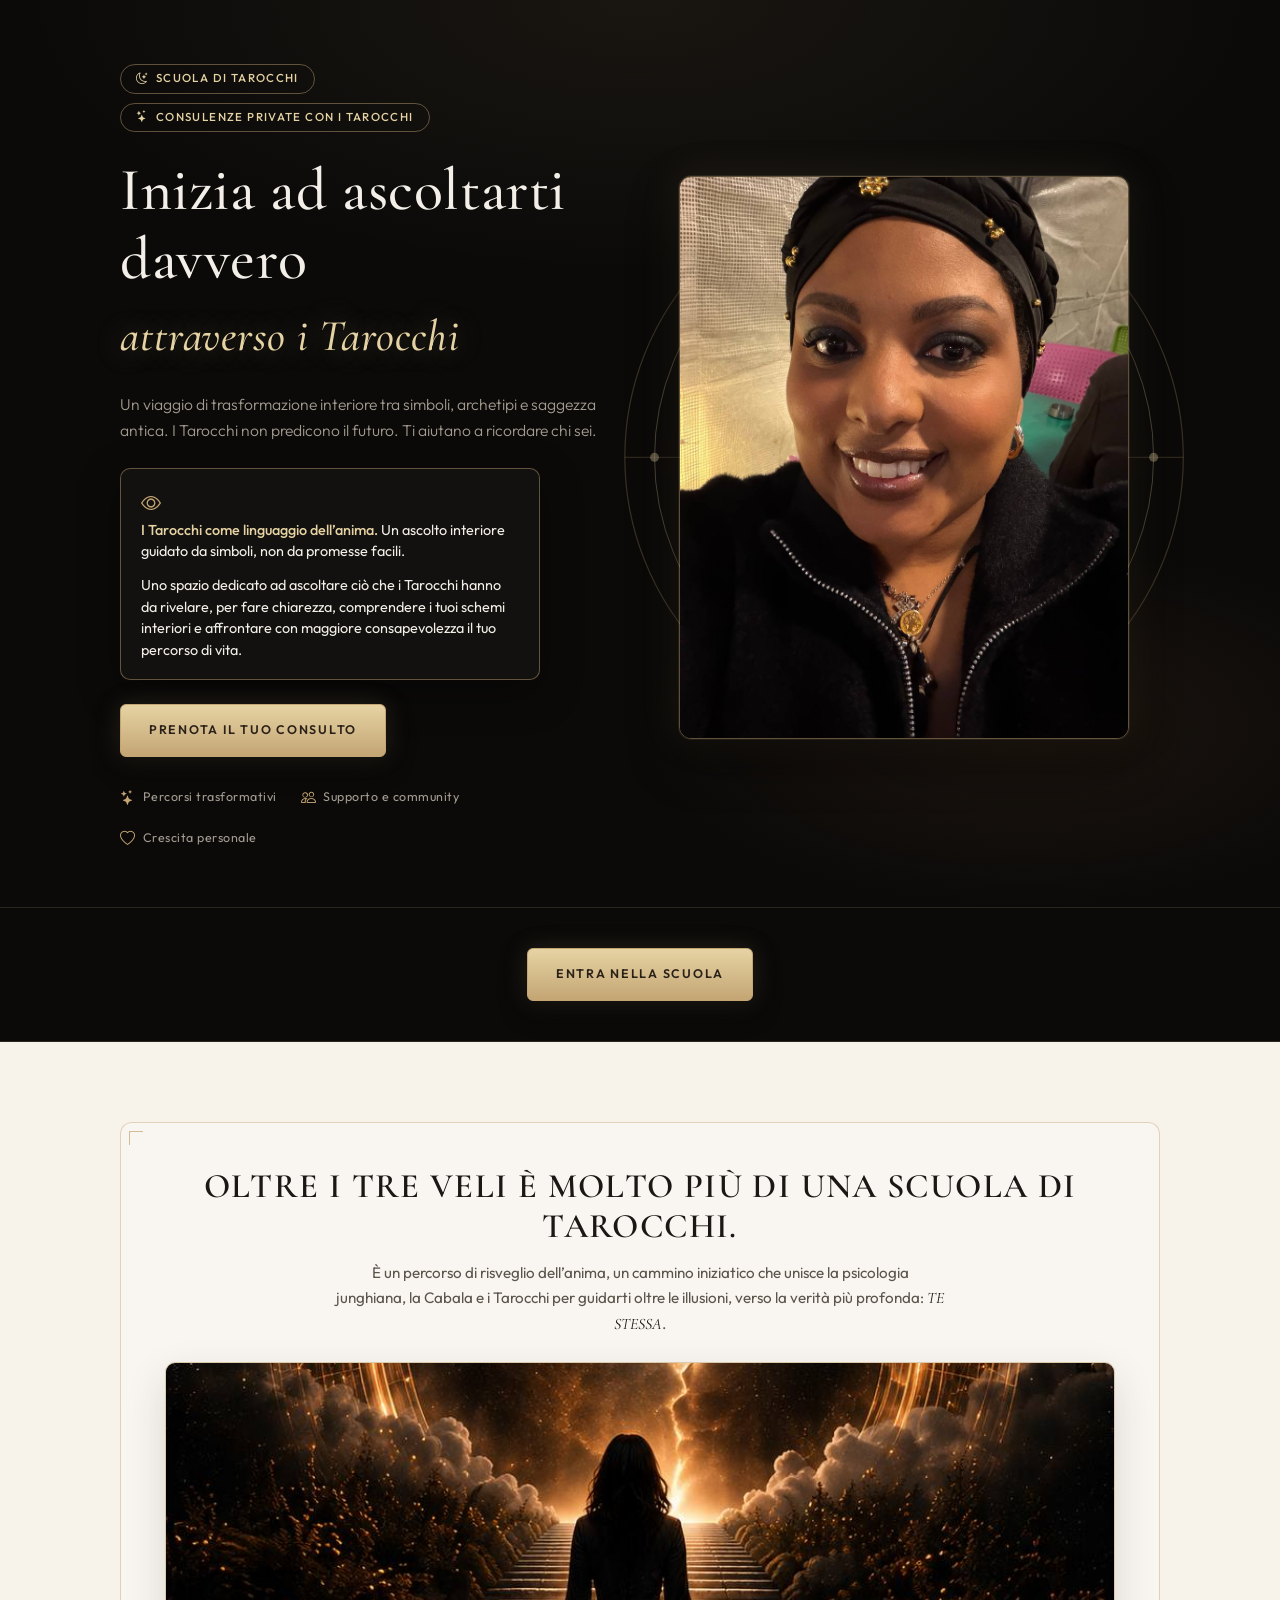
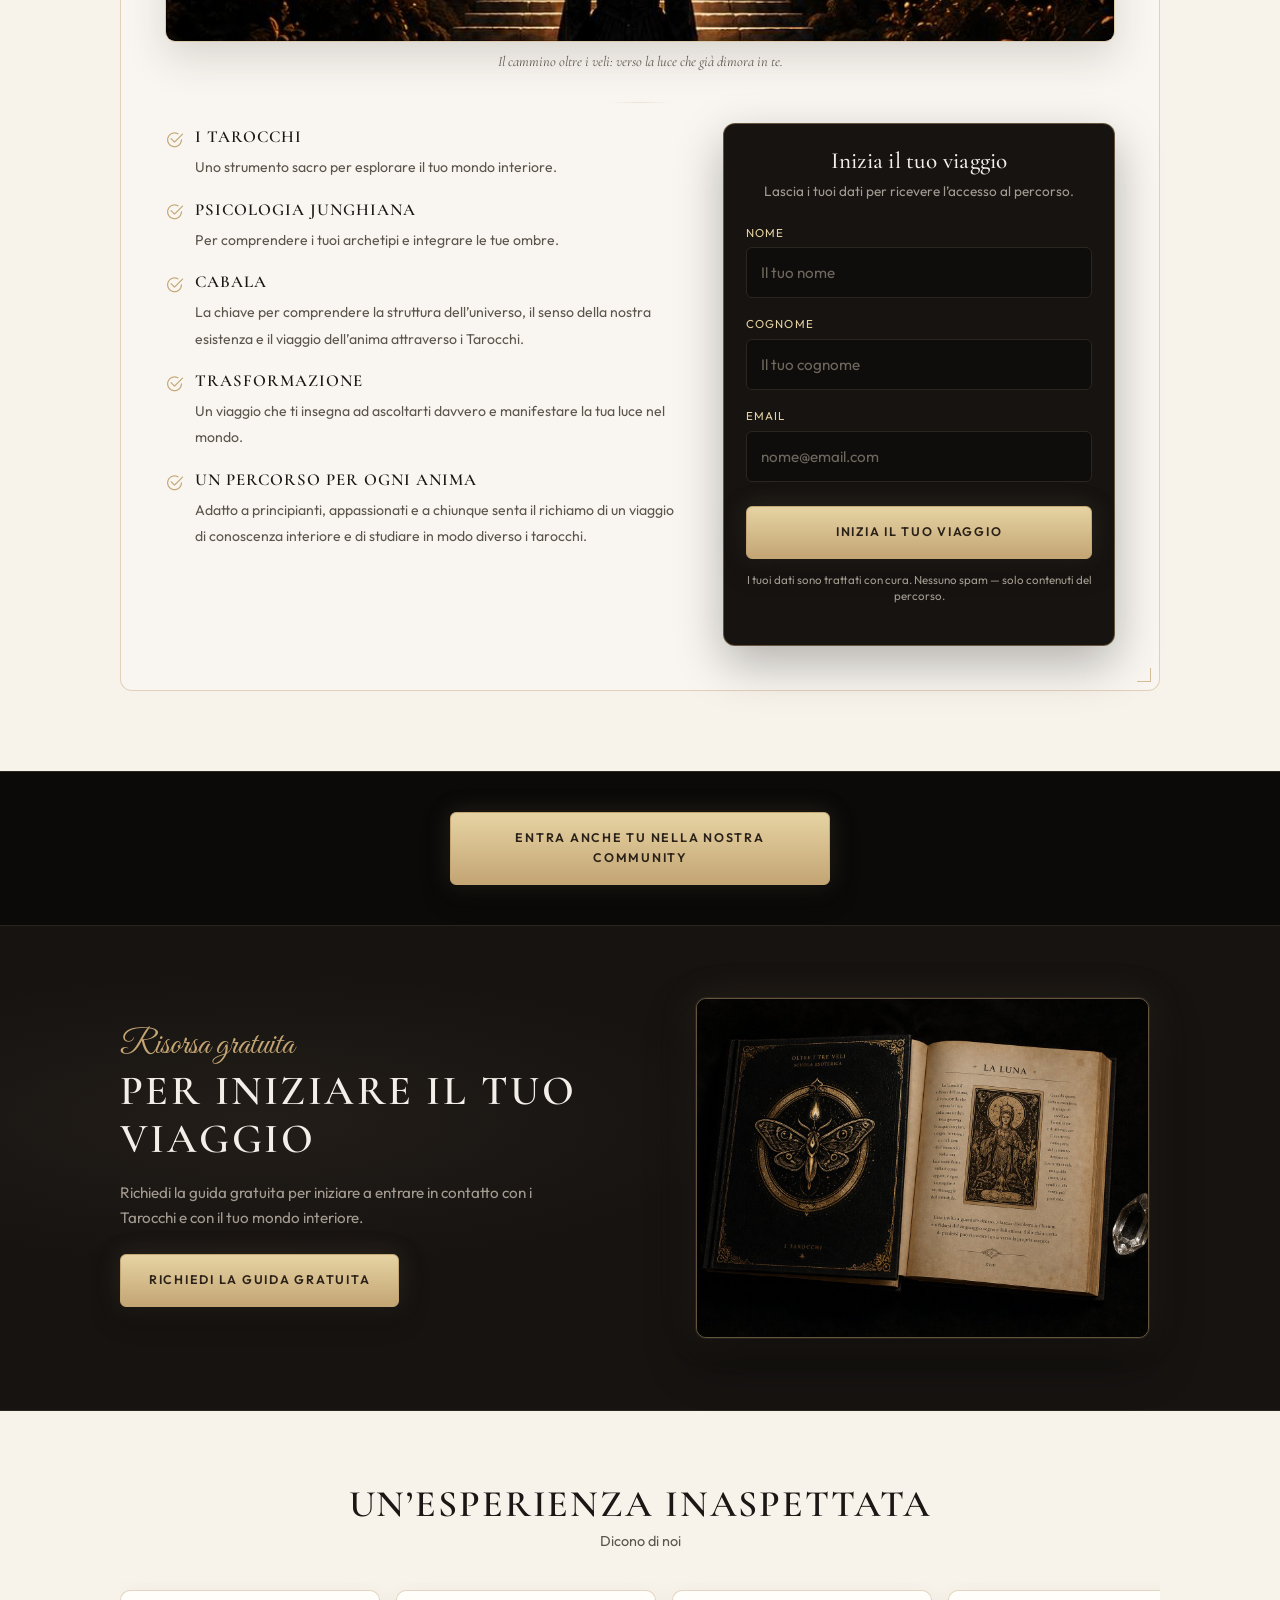
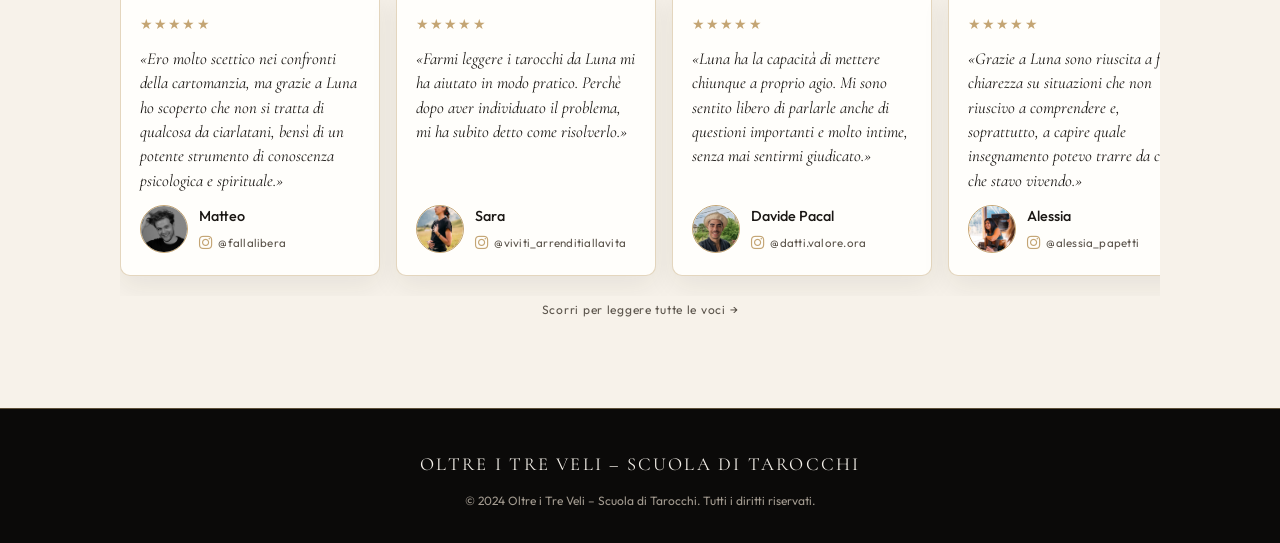
==== index.html @ c18a168d "add index.html" ====
<!DOCTYPE html>
<html lang="it">
<head>
  <meta charset="UTF-8">
  <meta name="viewport" content="width=device-width, initial-scale=1.0">
  <meta name="description" content="Oltre i Tre Veli – Scuola di Tarocchi. Un viaggio di trasformazione interiore tra simboli, archetipi e saggezza antica.">
  <title>Oltre i Tre Veli – Scuola di Tarocchi</title>

  <!-- Google Fonts -->
  <link rel="preconnect" href="https://fonts.googleapis.com">
  <link rel="preconnect" href="https://fonts.gstatic.com" crossorigin>
  <link href="https://fonts.googleapis.com/css2?family=Cormorant+Garamond:ital,wght@0,400;0,500;0,600;0,700;1,400;1,500&family=Great+Vibes&family=Outfit:wght@300;400;500;600&display=swap" rel="stylesheet">

  <!-- Bootstrap 5 -->
  <link href="https://cdn.jsdelivr.net/npm/bootstrap@5.3.3/dist/css/bootstrap.min.css" rel="stylesheet">

  <!-- Bootstrap Icons -->
  <link href="https://cdn.jsdelivr.net/npm/bootstrap-icons@1.11.3/font/bootstrap-icons.min.css" rel="stylesheet">

  <style>
    /* =========================================================
       DESIGN TOKENS — palette allineata a exampleDesign.jpg
       ========================================================= */
    :root {
      --bg-night: #0B0A09;
      --bg-night-alt: #161311;
      --bg-cream: #F7F2EA;
      --bg-cream-soft: #F9F6F1;
      --text-on-dark: #F3EFE8;
      --text-on-light: #1A1714;
      --muted-on-dark: #A39B90;
      --muted-on-light: #5C554C;
      --gold: #C4A574;
      --gold-light: #E6D3A3;
      --gold-dark: #2A2118;
      --gold-border: rgba(196, 165, 116, 0.45);
      --border-dark: #2A261F;
      --content-max: 1040px;
      --radius: 10px;
      --font-serif: "Cormorant Garamond", Georgia, serif;
      --font-sans: "Outfit", sans-serif;
      --font-script: "Great Vibes", cursive;
    }

    *,
    *::before,
    *::after {
      box-sizing: border-box;
    }

    html {
      scroll-behavior: smooth;
    }

    body {
      margin: 0;
      font-family: var(--font-sans);
      font-weight: 400;
      font-size: 1rem;
      line-height: 1.65;
      color: var(--text-on-dark);
      background: var(--bg-night);
      -webkit-font-smoothing: antialiased;
    }

    img {
      max-width: 100%;
      height: auto;
      display: block;
    }

    a {
      color: var(--gold-light);
      text-decoration: none;
    }

    a:hover,
    a:focus-visible {
      color: var(--gold);
      text-decoration: underline;
    }

    .font-serif { font-family: var(--font-serif); }
    .font-script { font-family: var(--font-script); }

    h1, h2, h3, .headline {
      font-family: var(--font-serif);
      font-weight: 500;
      line-height: 1.15;
      letter-spacing: 0.01em;
    }

    .section-inner {
      width: min(100% - 2rem, var(--content-max));
      margin-inline: auto;
    }

    /* =========================================================
       CTA — oro pieno
       ========================================================= */
    .btn-gold {
      display: inline-flex;
      align-items: center;
      justify-content: center;
      gap: 0.5rem;
      padding: 0.95rem 1.75rem;
      font-family: var(--font-sans);
      font-size: 0.78rem;
      font-weight: 600;
      letter-spacing: 0.14em;
      text-transform: uppercase;
      text-decoration: none;
      color: var(--gold-dark) !important;
      background: linear-gradient(180deg, var(--gold-light) 0%, var(--gold) 100%);
      border: 1px solid var(--gold);
      border-radius: 6px;
      box-shadow: 0 8px 28px rgba(0, 0, 0, 0.35), 0 0 24px rgba(196, 165, 116, 0.18);
      transition: filter 0.2s ease, box-shadow 0.2s ease;
      cursor: pointer;
      width: 100%;
      max-width: 320px;
    }

    .btn-gold:hover,
    .btn-gold:focus-visible {
      filter: brightness(1.06);
      color: var(--gold-dark) !important;
      text-decoration: none;
      box-shadow: 0 10px 32px rgba(0, 0, 0, 0.4), 0 0 30px rgba(196, 165, 116, 0.28);
    }

    .btn-gold:focus-visible {
      outline: 2px solid var(--gold-light);
      outline-offset: 3px;
    }

    .cta-band {
      background: var(--bg-night);
      padding: 2.5rem 0;
      text-align: center;
      border-block: 1px solid var(--border-dark);
    }

    .cta-band .btn-gold {
      max-width: 380px;
    }

    /* =========================================================
       IMMAGINI
       ========================================================= */
    .img-premium {
      width: 100%;
      object-fit: cover;
      border-radius: var(--radius);
      border: 1px solid var(--gold-border);
      box-shadow:
        0 0 0 1px rgba(230, 211, 163, 0.08),
        0 20px 50px rgba(0, 0, 0, 0.45),
        0 0 40px rgba(196, 165, 116, 0.12);
    }

    .ornate-frame {
      position: relative;
      border: 1px solid var(--gold-border);
      border-radius: 12px;
      padding: clamp(1.5rem, 4vw, 2.75rem);
      background: var(--bg-cream-soft);
    }

    .ornate-frame::before,
    .ornate-frame::after {
      content: "";
      position: absolute;
      width: 14px;
      height: 14px;
      border-color: var(--gold);
      border-style: solid;
      opacity: 0.7;
    }

    .ornate-frame::before {
      top: 8px;
      left: 8px;
      border-width: 1px 0 0 1px;
    }

    .ornate-frame::after {
      bottom: 8px;
      right: 8px;
      border-width: 0 1px 1px 0;
    }

    .badge-gold {
      display: inline-flex;
      align-items: center;
      gap: 0.4rem;
      padding: 0.4rem 0.95rem;
      font-family: var(--font-sans);
      font-size: 0.72rem;
      font-weight: 500;
      letter-spacing: 0.12em;
      text-transform: uppercase;
      color: var(--gold-light);
      background: transparent;
      border: 1px solid var(--gold-border);
      border-radius: 999px;
      text-align: center;
      line-height: 1.3;
    }

    .label-script {
      font-family: var(--font-script);
      font-size: clamp(1.6rem, 4vw, 2.1rem);
      color: var(--gold);
      line-height: 1;
      display: block;
      margin-bottom: 0.35rem;
    }

    .gold-divider {
      width: 64px;
      height: 1px;
      background: linear-gradient(90deg, transparent, var(--gold), transparent);
      margin: 1.25rem auto;
      border: none;
    }

    /* =========================================================
       HERO — ritratto + alone geometrico
       ========================================================= */
    .hero {
      min-height: 100svh;
      display: flex;
      align-items: center;
      padding: 3rem 0 2.5rem;
      background:
        radial-gradient(ellipse 80% 50% at 50% 0%, rgba(196, 165, 116, 0.08), transparent 60%),
        radial-gradient(ellipse 60% 40% at 80% 80%, rgba(80, 50, 30, 0.25), transparent 50%),
        var(--bg-night);
    }

    .hero-badge {
      display: flex;
      flex-wrap: wrap;
      justify-content: center;
      align-items: center;
      gap: 0.55rem;
      margin-bottom: 1.5rem;
    }

    .hero-portrait {
      position: relative;
      margin: 0 auto 1.75rem;
      max-width: 420px;
      display: flex;
      align-items: center;
      justify-content: center;
    }

    /* Alone / mandala dorato dietro il ritratto */
    .hero-halo {
      position: absolute;
      inset: -12% -8%;
      z-index: 0;
      pointer-events: none;
      opacity: 0.72;
      filter: drop-shadow(0 0 28px rgba(196, 165, 116, 0.35));
    }

    .hero-halo svg {
      width: 100%;
      height: 100%;
      display: block;
    }

    .hero-portrait .img-premium {
      position: relative;
      z-index: 1;
      aspect-ratio: 4 / 5;
      max-height: min(48vh, 480px);
      width: 88%;
      margin-inline: auto;
      border-radius: 12px;
    }

    .hero-headline {
      font-size: clamp(2.35rem, 7.5vw, 3.75rem);
      color: var(--text-on-dark);
      margin: 0 0 0.35rem;
      text-align: center;
    }

    .hero-sub {
      font-family: var(--font-serif);
      font-size: clamp(1.85rem, 5.8vw, 2.75rem);
      font-style: italic;
      font-weight: 500;
      color: var(--gold-light);
      letter-spacing: 0.02em;
      text-align: center;
      margin: 0.15rem 0 1.25rem;
      text-shadow: 0 0 28px rgba(230, 211, 163, 0.35);
    }

    .hero-lead {
      max-width: 34rem;
      margin: 0 auto 1.5rem;
      text-align: center;
      color: var(--muted-on-dark);
      font-size: 0.98rem;
      font-weight: 300;
    }

    .hero-benefit-card {
      max-width: 420px;
      margin: 0 auto 1.5rem;
      padding: 1.1rem 1.25rem;
      background: rgba(22, 19, 17, 0.85);
      border: 1px solid var(--gold-border);
      border-radius: var(--radius);
      text-align: center;
      box-shadow: 0 12px 40px rgba(0, 0, 0, 0.35);
    }

    .hero-benefit-card .icon {
      color: var(--gold);
      font-size: 1.25rem;
      margin-bottom: 0.4rem;
      display: block;
    }

    .hero-benefit-card p {
      margin: 0;
      font-size: 0.9rem;
      color: var(--text-on-dark);
      line-height: 1.5;
    }

    .hero-benefit-card p + p {
      margin-top: 0.75rem;
    }

    .hero-benefit-card strong {
      color: var(--gold-light);
      font-weight: 500;
    }

    .hero-cta {
      text-align: center;
      margin-bottom: 1.75rem;
    }

    .hero-cta .btn-gold {
      margin-inline: auto;
    }

    .micro-benefits {
      display: flex;
      flex-wrap: wrap;
      justify-content: center;
      gap: 1rem 1.5rem;
      list-style: none;
      padding: 0;
      margin: 0;
    }

    .micro-benefits li {
      display: flex;
      align-items: center;
      gap: 0.45rem;
      font-size: 0.78rem;
      letter-spacing: 0.04em;
      color: var(--muted-on-dark);
    }

    .micro-benefits i {
      color: var(--gold);
      font-size: 0.95rem;
    }

    /* =========================================================
       BENEFICI + FORM + visual mistico
       ========================================================= */
    .benefits {
      background: var(--bg-cream);
      color: var(--text-on-light);
      padding: clamp(3rem, 8vw, 5rem) 0;
      min-height: 100svh;
      display: flex;
      align-items: center;
    }

    .benefits-title {
      font-size: clamp(1.55rem, 4.2vw, 2.15rem);
      text-align: center;
      color: var(--text-on-light);
      margin: 0 0 0.85rem;
      text-transform: uppercase;
      letter-spacing: 0.04em;
      font-weight: 600;
    }

    .benefits-intro {
      max-width: 38rem;
      margin: 0 auto 1.5rem;
      text-align: center;
      color: var(--muted-on-light);
      font-size: 0.95rem;
    }

    .benefits-intro em {
      font-style: italic;
      color: var(--text-on-light);
      font-family: var(--font-serif);
      font-size: 1.05em;
    }

    /* Foto mistica viaggio / portale — larga */
    .mystic-journey {
      margin: 0 0 1.75rem;
    }

    .mystic-journey .img-premium {
      aspect-ratio: 21 / 9;
      max-height: 280px;
      width: 100%;
      border-color: rgba(196, 165, 116, 0.55);
      box-shadow: 0 16px 40px rgba(42, 33, 24, 0.15);
      object-position: center 42%;
    }

    .mystic-caption {
      margin: 0.55rem 0 0;
      text-align: center;
      font-family: var(--font-serif);
      font-style: italic;
      font-size: 0.9rem;
      color: var(--muted-on-light);
    }

    .benefits-layout {
      display: grid;
      gap: 1.75rem;
    }

    .benefit-list {
      list-style: none;
      padding: 0;
      margin: 0;
      display: flex;
      flex-direction: column;
      gap: 1rem;
    }

    .benefit-list li {
      display: grid;
      grid-template-columns: auto 1fr;
      gap: 0.75rem;
      align-items: start;
    }

    .benefit-list .bi {
      color: var(--gold);
      font-size: 1.15rem;
      margin-top: 0.15rem;
    }

    .benefit-list strong {
      display: block;
      font-family: var(--font-serif);
      font-size: 1.05rem;
      font-weight: 600;
      letter-spacing: 0.06em;
      color: var(--text-on-light);
      margin-bottom: 0.15rem;
    }

    .benefit-list span {
      font-size: 0.88rem;
      color: var(--muted-on-light);
      line-height: 1.45;
    }

    .lead-form-card {
      background: var(--bg-night-alt);
      color: var(--text-on-dark);
      border: 1px solid var(--gold-border);
      border-radius: 12px;
      padding: 1.5rem 1.35rem;
      box-shadow: 0 18px 48px rgba(0, 0, 0, 0.28);
    }

    .lead-form-card h3 {
      font-size: 1.45rem;
      text-align: center;
      margin: 0 0 0.35rem;
      color: var(--text-on-dark);
    }

    .lead-form-card .form-hint {
      text-align: center;
      font-size: 0.85rem;
      color: var(--muted-on-dark);
      margin-bottom: 1.25rem;
    }

    .lead-form-card label {
      display: block;
      font-size: 0.72rem;
      letter-spacing: 0.1em;
      text-transform: uppercase;
      color: var(--gold-light);
      margin-bottom: 0.35rem;
    }

    .lead-form-card .form-group {
      margin-bottom: 1rem;
    }

    .lead-form-card input {
      width: 100%;
      padding: 0.75rem 0.9rem;
      font-family: var(--font-sans);
      font-size: 0.95rem;
      color: var(--text-on-dark);
      background: rgba(11, 10, 9, 0.65);
      border: 1px solid var(--border-dark);
      border-radius: 6px;
      outline: none;
    }

    .lead-form-card input::placeholder {
      color: #6e675e;
    }

    .lead-form-card input:focus {
      border-color: var(--gold);
      box-shadow: 0 0 0 2px rgba(196, 165, 116, 0.2);
    }

    .lead-form-card .btn-gold {
      width: 100%;
      max-width: none;
      margin-top: 0.5rem;
    }

    .form-privacy {
      margin-top: 0.85rem;
      font-size: 0.72rem;
      color: var(--muted-on-dark);
      text-align: center;
      line-height: 1.4;
    }

    /* =========================================================
       BONUS — still life mistico + ritratto
       ========================================================= */
    .bonus {
      background: var(--bg-night);
      padding: 0;
    }

    .bonus-top {
      min-height: 50svh;
      display: flex;
      align-items: center;
      padding: clamp(3rem, 7vw, 4.5rem) 0;
      background:
        radial-gradient(ellipse 70% 55% at 20% 40%, rgba(196, 165, 116, 0.07), transparent 55%),
        var(--bg-night-alt);
      border-bottom: 1px solid var(--border-dark);
    }

    .bonus-top-grid {
      display: grid;
      gap: 2rem;
      align-items: center;
    }

    .bonus-copy {
      text-align: center;
    }

    .bonus-copy h2 {
      font-size: clamp(1.85rem, 5vw, 2.6rem);
      color: var(--text-on-dark);
      margin: 0 0 1rem;
      letter-spacing: 0.06em;
      text-transform: uppercase;
      font-weight: 600;
    }

    .bonus-copy p {
      max-width: 28rem;
      margin: 0 auto 1.5rem;
      color: var(--muted-on-dark);
      font-size: 0.95rem;
    }

    .bonus-copy .btn-gold {
      margin-inline: auto;
    }

    /* Visual bonus: photoBook.jpg */
    .bonus-visual {
      max-width: 420px;
      margin-inline: auto;
    }

    .bonus-visual .img-premium {
      aspect-ratio: 4 / 3;
      max-height: 340px;
      object-position: center;
    }

    /* Testimonials */
    .bonus-bottom {
      background: var(--bg-cream);
      color: var(--text-on-light);
      padding: clamp(3rem, 7vw, 4.5rem) 0;
      min-height: 50svh;
    }

    .bonus-bottom h2 {
      font-size: clamp(1.7rem, 4.5vw, 2.35rem);
      text-align: center;
      color: var(--text-on-light);
      margin: 0 0 0.25rem;
      letter-spacing: 0.05em;
      text-transform: uppercase;
      font-weight: 600;
    }

    .bonus-bottom .section-sub {
      text-align: center;
      color: var(--muted-on-light);
      font-size: 0.9rem;
      margin-bottom: 1.75rem;
    }

    .testimonials-track {
      display: flex;
      gap: 1rem;
      overflow-x: auto;
      scroll-snap-type: x mandatory;
      -webkit-overflow-scrolling: touch;
      padding: 0.5rem 0.25rem 1.25rem;
      scrollbar-width: thin;
      scrollbar-color: var(--gold) transparent;
    }

    .testimonials-track::-webkit-scrollbar {
      height: 4px;
    }

    .testimonials-track::-webkit-scrollbar-thumb {
      background: var(--gold);
      border-radius: 4px;
    }

    .testimonial-card {
      flex: 0 0 min(88vw, 300px);
      scroll-snap-align: start;
      background: #fffefb;
      border: 1px solid var(--gold-border);
      border-radius: var(--radius);
      padding: 1.35rem 1.2rem;
      box-shadow: 0 10px 28px rgba(42, 33, 24, 0.08);
      display: flex;
      flex-direction: column;
      gap: 0.75rem;
    }

    .testimonial-stars {
      color: var(--gold);
      font-size: 0.85rem;
      letter-spacing: 0.08em;
    }

    .testimonial-card blockquote {
      margin: 0;
      font-family: var(--font-serif);
      font-style: italic;
      font-size: 1.05rem;
      line-height: 1.45;
      color: var(--text-on-light);
      flex-grow: 1;
    }

    .testimonial-author {
      display: flex;
      align-items: center;
      gap: 0.7rem;
    }

    .avatar {
      width: 48px;
      height: 48px;
      border-radius: 50%;
      border: 1px solid var(--gold);
      overflow: hidden;
      flex-shrink: 0;
      background: var(--bg-night-alt);
    }

    .avatar img {
      width: 100%;
      height: 100%;
      object-fit: cover;
      display: block;
    }

    .testimonial-author-meta {
      display: flex;
      flex-direction: column;
      gap: 0.15rem;
      min-width: 0;
    }

    .testimonial-author strong {
      font-size: 0.9rem;
      font-weight: 500;
      color: var(--text-on-light);
    }

    .testimonial-ig {
      display: inline-flex;
      align-items: center;
      gap: 0.3rem;
      font-size: 0.72rem;
      font-weight: 400;
      letter-spacing: 0.02em;
      color: var(--muted-on-light);
      text-decoration: none;
    }

    .testimonial-ig:hover,
    .testimonial-ig:focus-visible {
      color: var(--gold);
      text-decoration: underline;
    }

    .testimonial-ig i {
      font-size: 0.85rem;
      color: var(--gold);
    }

    .scroll-hint {
      text-align: center;
      font-size: 0.75rem;
      color: var(--muted-on-light);
      letter-spacing: 0.06em;
      margin-top: 0.25rem;
    }

    /* =========================================================
       FOOTER
       ========================================================= */
    .site-footer {
      background: var(--bg-night);
      color: var(--muted-on-dark);
      padding: 2.5rem 0 2rem;
      text-align: center;
      border-top: 1px solid var(--gold-border);
    }

    .footer-brand {
      font-family: var(--font-serif);
      font-size: 1.15rem;
      letter-spacing: 0.12em;
      text-transform: uppercase;
      color: var(--text-on-dark);
      margin: 0 0 0.75rem;
    }

    .footer-copy {
      margin: 0;
      font-size: 0.75rem;
      color: var(--muted-on-dark);
    }

    /* =========================================================
       DESKTOP
       ========================================================= */
    @media (min-width: 768px) {
      .hero {
        padding: 4rem 0 3.5rem;
      }

      .hero-portrait {
        max-width: 460px;
        margin-bottom: 2rem;
      }

      .hero-portrait .img-premium {
        max-height: min(52vh, 520px);
      }

      .mystic-journey .img-premium {
        aspect-ratio: 21 / 8;
        max-height: 260px;
      }

      .benefits-layout {
        grid-template-columns: 1.15fr 0.85fr;
        align-items: start;
        gap: 2.25rem;
      }

      .bonus-top-grid {
        grid-template-columns: 1.05fr 0.95fr;
        gap: 2.5rem;
        text-align: left;
      }

      .bonus-copy {
        text-align: left;
      }

      .bonus-copy p {
        margin-left: 0;
      }

      .bonus-copy .btn-gold {
        margin-left: 0;
      }

      .bonus-visual {
        margin-inline: 0 0 auto;
        max-width: 460px;
      }

      .testimonial-card {
        flex-basis: 260px;
      }

      .btn-gold {
        width: auto;
      }
    }

    @media (min-width: 992px) {
      .hero .section-inner {
        display: grid;
        grid-template-columns: 1fr 1.05fr;
        gap: 2.5rem;
        align-items: center;
      }

      .hero-media {
        order: 2;
      }

      .hero-content {
        order: 1;
        text-align: left;
      }

      .hero-badge,
      .hero-headline,
      .hero-sub,
      .hero-lead,
      .hero-cta {
        text-align: left;
      }

      .hero-badge {
        justify-content: flex-start;
      }

      .hero-benefit-card {
        margin-left: 0;
        text-align: left;
      }

      .hero-benefit-card .icon {
        display: inline-block;
        margin-right: 0.35rem;
        margin-bottom: 0;
      }

      .hero-cta .btn-gold {
        margin-left: 0;
      }

      .micro-benefits {
        justify-content: flex-start;
      }

      .hero-portrait {
        margin: 0;
        max-width: none;
      }

      .hero-portrait .img-premium {
        max-height: min(70vh, 620px);
        aspect-ratio: 4 / 5;
      }

      .mystic-journey .img-premium {
        max-height: 280px;
      }

      .benefits-layout {
        grid-template-columns: 1.2fr 0.9fr;
      }
    }

    @media (prefers-reduced-motion: reduce) {
      html {
        scroll-behavior: auto;
      }
    }
  </style>
</head>
<body>

  <!-- =========================================================
       HERO — photoTurbante.jpg + alone geometrico mistico
       ========================================================= -->
  <header class="hero" id="inizio">
    <div class="section-inner">

      <div class="hero-media">
        <div class="hero-portrait">
          <!-- Alone / mandala dorato (geometria sacra) -->
          <div class="hero-halo" aria-hidden="true">
            <svg viewBox="0 0 400 400" fill="none" xmlns="http://www.w3.org/2000/svg">
              <circle cx="200" cy="200" r="188" stroke="#C4A574" stroke-width="0.8" opacity="0.35"/>
              <circle cx="200" cy="200" r="168" stroke="#E6D3A3" stroke-width="0.6" opacity="0.45"/>
              <circle cx="200" cy="200" r="148" stroke="#C4A574" stroke-width="0.7" opacity="0.4"/>
              <circle cx="200" cy="200" r="118" stroke="#E6D3A3" stroke-width="0.5" opacity="0.35"/>
              <!-- Raggi -->
              <g stroke="#C4A574" stroke-width="0.55" opacity="0.4">
                <line x1="200" y1="12" x2="200" y2="388"/>
                <line x1="12" y1="200" x2="388" y2="200"/>
                <line x1="67" y1="67" x2="333" y2="333"/>
                <line x1="333" y1="67" x2="67" y2="333"/>
              </g>
              <!-- Stella a 8 punte stilizzata -->
              <path d="M200 55 L214 170 L200 145 L186 170 Z M200 345 L214 230 L200 255 L186 230 Z M55 200 L170 214 L145 200 L170 186 Z M345 200 L230 214 L255 200 L230 186 Z" fill="#C4A574" opacity="0.25"/>
              <circle cx="200" cy="200" r="6" fill="#E6D3A3" opacity="0.55"/>
              <circle cx="200" cy="32" r="3" fill="#E6D3A3" opacity="0.5"/>
              <circle cx="200" cy="368" r="3" fill="#E6D3A3" opacity="0.5"/>
              <circle cx="32" cy="200" r="3" fill="#E6D3A3" opacity="0.5"/>
              <circle cx="368" cy="200" r="3" fill="#E6D3A3" opacity="0.5"/>
            </svg>
          </div>
          <img
            class="img-premium"
            src="photoTurbante.jpg"
            alt="Ritratto con turbante — Oltre i Tre Veli"
            width="640"
            height="800">
        </div>
      </div>

      <div class="hero-content">
        <div class="hero-badge">
          <span class="badge-gold">
            <i class="bi bi-moon-stars" aria-hidden="true"></i>
            Scuola di Tarocchi
          </span>
          <span class="badge-gold">
            <i class="bi bi-stars" aria-hidden="true"></i>
            Consulenze private con i tarocchi
          </span>
        </div>

        <h1 class="hero-headline">Inizia ad ascoltarti davvero</h1>
        <p class="hero-sub">attraverso i Tarocchi</p>

        <p class="hero-lead">
          Un viaggio di trasformazione interiore tra simboli, archetipi e saggezza antica.
          I Tarocchi non predicono il futuro. Ti aiutano a ricordare chi sei.
        </p>

        <div class="hero-benefit-card">
          <i class="bi bi-eye icon" aria-hidden="true"></i>
          <p>
            <strong>I Tarocchi come linguaggio dell’anima.</strong>
            Un ascolto interiore guidato da simboli, non da promesse facili.
          </p>
          <p>
            Uno spazio dedicato ad ascoltare ciò che i Tarocchi hanno da rivelare,
            per fare chiarezza, comprendere i tuoi schemi interiori e affrontare
            con maggiore consapevolezza il tuo percorso di vita.
          </p>
        </div>

        <div class="hero-cta">
          <a class="btn-gold" href="https://wa.me/393520942078" target="_blank" rel="noopener noreferrer">PRENOTA IL TUO CONSULTO</a>
        </div>

        <ul class="micro-benefits" aria-label="Benefici principali">
          <li><i class="bi bi-stars" aria-hidden="true"></i> Percorsi trasformativi</li>
          <li><i class="bi bi-people" aria-hidden="true"></i> Supporto e community</li>
          <li><i class="bi bi-heart" aria-hidden="true"></i> Crescita personale</li>
        </ul>
      </div>

    </div>
  </header>

  <!-- =========================================================
       CTA INTERMEDIA
       ========================================================= -->
  <section class="cta-band" aria-label="Invito alla scuola">
    <div class="section-inner">
      <a class="btn-gold" href="https://wa.me/393520942078" target="_blank" rel="noopener noreferrer">ENTRA NELLA SCUOLA</a>
    </div>
  </section>

  <!-- =========================================================
       SEZIONE BENEFICI + FORM
       Visual: photoScale.jpg (obbligatorio)
       ========================================================= -->
  <section class="benefits" id="benefici" aria-labelledby="benefici-title">
    <div class="section-inner">

      <div class="ornate-frame">
        <h2 class="benefits-title" id="benefici-title">
          Oltre i Tre Veli è molto più di una scuola di Tarocchi.
        </h2>

        <p class="benefits-intro">
          È un percorso di risveglio dell’anima, un cammino iniziatico che unisce
          la psicologia junghiana, la Cabala e i Tarocchi per guidarti oltre le illusioni,
          verso la verità più profonda: <em>TE STESSA</em>.
        </p>

        <figure class="mystic-journey">
          <img
            class="img-premium"
            src="photoScale.jpg"
            alt="Figura sulla scalinata verso un portale celeste — il cammino oltre i veli"
            width="1400"
            height="600"
            loading="lazy">
          <figcaption class="mystic-caption">Il cammino oltre i veli: verso la luce che già dimora in te.</figcaption>
        </figure>

        <hr class="gold-divider" aria-hidden="true">

        <div class="benefits-layout">

          <div>
            <ul class="benefit-list">
              <li>
                <i class="bi bi-check2-circle" aria-hidden="true"></i>
                <div>
                  <strong>I TAROCCHI</strong>
                  <span>Uno strumento sacro per esplorare il tuo mondo interiore.</span>
                </div>
              </li>
              <li>
                <i class="bi bi-check2-circle" aria-hidden="true"></i>
                <div>
                  <strong>PSICOLOGIA JUNGHIANA</strong>
                  <span>Per comprendere i tuoi archetipi e integrare le tue ombre.</span>
                </div>
              </li>
              <li>
                <i class="bi bi-check2-circle" aria-hidden="true"></i>
                <div>
                  <strong>CABALA</strong>
                  <span>La chiave per comprendere la struttura dell’universo, il senso della nostra esistenza e il viaggio dell’anima attraverso i Tarocchi.</span>
                </div>
              </li>
              <li>
                <i class="bi bi-check2-circle" aria-hidden="true"></i>
                <div>
                  <strong>TRASFORMAZIONE</strong>
                  <span>Un viaggio che ti insegna ad ascoltarti davvero e manifestare la tua luce nel mondo.</span>
                </div>
              </li>
              <li>
                <i class="bi bi-check2-circle" aria-hidden="true"></i>
                <div>
                  <strong>UN PERCORSO PER OGNI ANIMA</strong>
                  <span>Adatto a principianti, appassionati e a chiunque senta il richiamo di un viaggio di conoscenza interiore e di studiare in modo diverso i tarocchi.</span>
                </div>
              </li>
            </ul>
          </div>

          <aside class="lead-form-card" aria-labelledby="form-title">
            <h3 id="form-title">Inizia il tuo viaggio</h3>
            <p class="form-hint">Lascia i tuoi dati per ricevere l’accesso al percorso.</p>

            <form id="lead-form" action="#" method="post" novalidate>
              <div class="form-group">
                <label for="nome">Nome</label>
                <input type="text" id="nome" name="nome" autocomplete="given-name" required placeholder="Il tuo nome">
              </div>
              <div class="form-group">
                <label for="cognome">Cognome</label>
                <input type="text" id="cognome" name="cognome" autocomplete="family-name" required placeholder="Il tuo cognome">
              </div>
              <div class="form-group">
                <label for="email">Email</label>
                <input type="email" id="email" name="email" autocomplete="email" required placeholder="nome@email.com">
              </div>
              <button type="submit" class="btn-gold">INIZIA IL TUO VIAGGIO</button>
              <p class="form-privacy">
                I tuoi dati sono trattati con cura. Nessuno spam — solo contenuti del percorso.
              </p>
            </form>
          </aside>

        </div>
      </div>

    </div>
  </section>

  <!-- =========================================================
       CTA INTERMEDIA
       ========================================================= -->
  <section class="cta-band" aria-label="Invito alla community">
    <div class="section-inner">
      <a class="btn-gold" href="https://wa.me/393520942078" target="_blank" rel="noopener noreferrer">ENTRA ANCHE TU NELLA NOSTRA COMMUNITY</a>
    </div>
  </section>

  <!-- =========================================================
       SEZIONE BONUS
       Parte superiore: photoBook.jpg (obbligatorio)
       ========================================================= -->
  <section class="bonus" id="risorsa" aria-labelledby="bonus-title">

    <div class="bonus-top">
      <div class="section-inner">
        <div class="bonus-top-grid">

          <div class="bonus-copy">
            <span class="label-script">Risorsa gratuita</span>
            <h2 id="bonus-title">Per iniziare il tuo viaggio</h2>
            <p>
              Richiedi la guida gratuita per iniziare a entrare in contatto
              con i Tarocchi e con il tuo mondo interiore.
            </p>
            <a
              id="cta-guida-gratuita"
              class="btn-gold"
              href="https://wa.me/393520942078"
              target="_blank"
              rel="noopener noreferrer"
            >RICHIEDI LA GUIDA GRATUITA</a>
          </div>

          <div class="bonus-visual">
            <img
              class="img-premium"
              src="photoBook.jpg"
              alt="Libro esoterico Oltre i Tre Veli: falena dorata e pagina La Luna con cristallo"
              width="800"
              height="600"
              loading="lazy">
          </div>

        </div>
      </div>
    </div>

    <!-- Parte inferiore: testimonianze -->
    <div class="bonus-bottom" id="community" aria-labelledby="reviews-title">
      <div class="section-inner">
        <h2 id="reviews-title">Un’esperienza inaspettata</h2>
        <p class="section-sub">Dicono di noi</p>

        <div class="testimonials-track" role="list" tabindex="0" aria-label="Recensioni della community — scorri orizzontalmente">

          <article class="testimonial-card" role="listitem">
            <div class="testimonial-stars" aria-label="5 stelle su 5">★★★★★</div>
            <blockquote>«Ero molto scettico nei confronti della cartomanzia, ma grazie a Luna ho scoperto che non si tratta di qualcosa da ciarlatani, bensì di un potente strumento di conoscenza psicologica e spirituale.»</blockquote>
            <div class="testimonial-author">
              <div class="avatar">
                <img src="testimonianze/matteo.jpg" alt="Matteo" width="96" height="96" loading="lazy">
              </div>
              <div class="testimonial-author-meta">
                <strong>Matteo</strong>
                <a class="testimonial-ig" href="https://www.instagram.com/fallalibera?igsh=NGwweDhvZDZzd2t6" target="_blank" rel="noopener noreferrer">
                  <i class="bi bi-instagram" aria-hidden="true"></i>
                  @fallalibera
                </a>
              </div>
            </div>
          </article>

          <article class="testimonial-card" role="listitem">
            <div class="testimonial-stars" aria-label="5 stelle su 5">★★★★★</div>
            <blockquote>«Farmi leggere i tarocchi da Luna mi ha aiutato in modo pratico. Perchè dopo aver individuato il problema, mi ha subito detto come risolverlo.»</blockquote>
            <div class="testimonial-author">
              <div class="avatar">
                <img src="testimonianze/sara.jpg" alt="Sara" width="96" height="96" loading="lazy">
              </div>
              <div class="testimonial-author-meta">
                <strong>Sara</strong>
                <a class="testimonial-ig" href="https://www.instagram.com/viviti_arrenditiallavita?igsh=MXh1MXZ4bzk3ZDY0dA==" target="_blank" rel="noopener noreferrer">
                  <i class="bi bi-instagram" aria-hidden="true"></i>
                  @viviti_arrenditiallavita
                </a>
              </div>
            </div>
          </article>

          <article class="testimonial-card" role="listitem">
            <div class="testimonial-stars" aria-label="5 stelle su 5">★★★★★</div>
            <blockquote>«Luna ha la capacità di mettere chiunque a proprio agio. Mi sono sentito libero di parlarle anche di questioni importanti e molto intime, senza mai sentirmi giudicato.»</blockquote>
            <div class="testimonial-author">
              <div class="avatar">
                <img src="testimonianze/davide.jpg" alt="Davide Pacal" width="96" height="96" loading="lazy">
              </div>
              <div class="testimonial-author-meta">
                <strong>Davide Pacal</strong>
                <a class="testimonial-ig" href="https://www.instagram.com/datti.valore.ora?igsh=OThnbmhnbXlheHU1" target="_blank" rel="noopener noreferrer">
                  <i class="bi bi-instagram" aria-hidden="true"></i>
                  @datti.valore.ora
                </a>
              </div>
            </div>
          </article>

          <article class="testimonial-card" role="listitem">
            <div class="testimonial-stars" aria-label="5 stelle su 5">★★★★★</div>
            <blockquote>«Grazie a Luna sono riuscita a fare chiarezza su situazioni che non riuscivo a comprendere e, soprattutto, a capire quale insegnamento potevo trarre da ciò che stavo vivendo.»</blockquote>
            <div class="testimonial-author">
              <div class="avatar">
                <img src="testimonianze/alessia.jpg" alt="Alessia" width="96" height="96" loading="lazy">
              </div>
              <div class="testimonial-author-meta">
                <strong>Alessia</strong>
                <a class="testimonial-ig" href="https://www.instagram.com/alessia_papetti?igsh=MXFsOGxzcWU5cTZzcA==" target="_blank" rel="noopener noreferrer">
                  <i class="bi bi-instagram" aria-hidden="true"></i>
                  @alessia_papetti
                </a>
              </div>
            </div>
          </article>

        </div>
        <p class="scroll-hint">Scorri per leggere tutte le voci →</p>
      </div>
    </div>

  </section>

  <!-- =========================================================
       FOOTER
       ========================================================= -->
  <footer class="site-footer">
    <div class="section-inner">
      <p class="footer-brand">Oltre i Tre Veli – Scuola di Tarocchi</p>
      <p class="footer-copy">© 2024 Oltre i Tre Veli – Scuola di Tarocchi. Tutti i diritti riservati.</p>
    </div>
  </footer>

  <script src="whatsapp-form.js" defer></script>
</body>
</html>
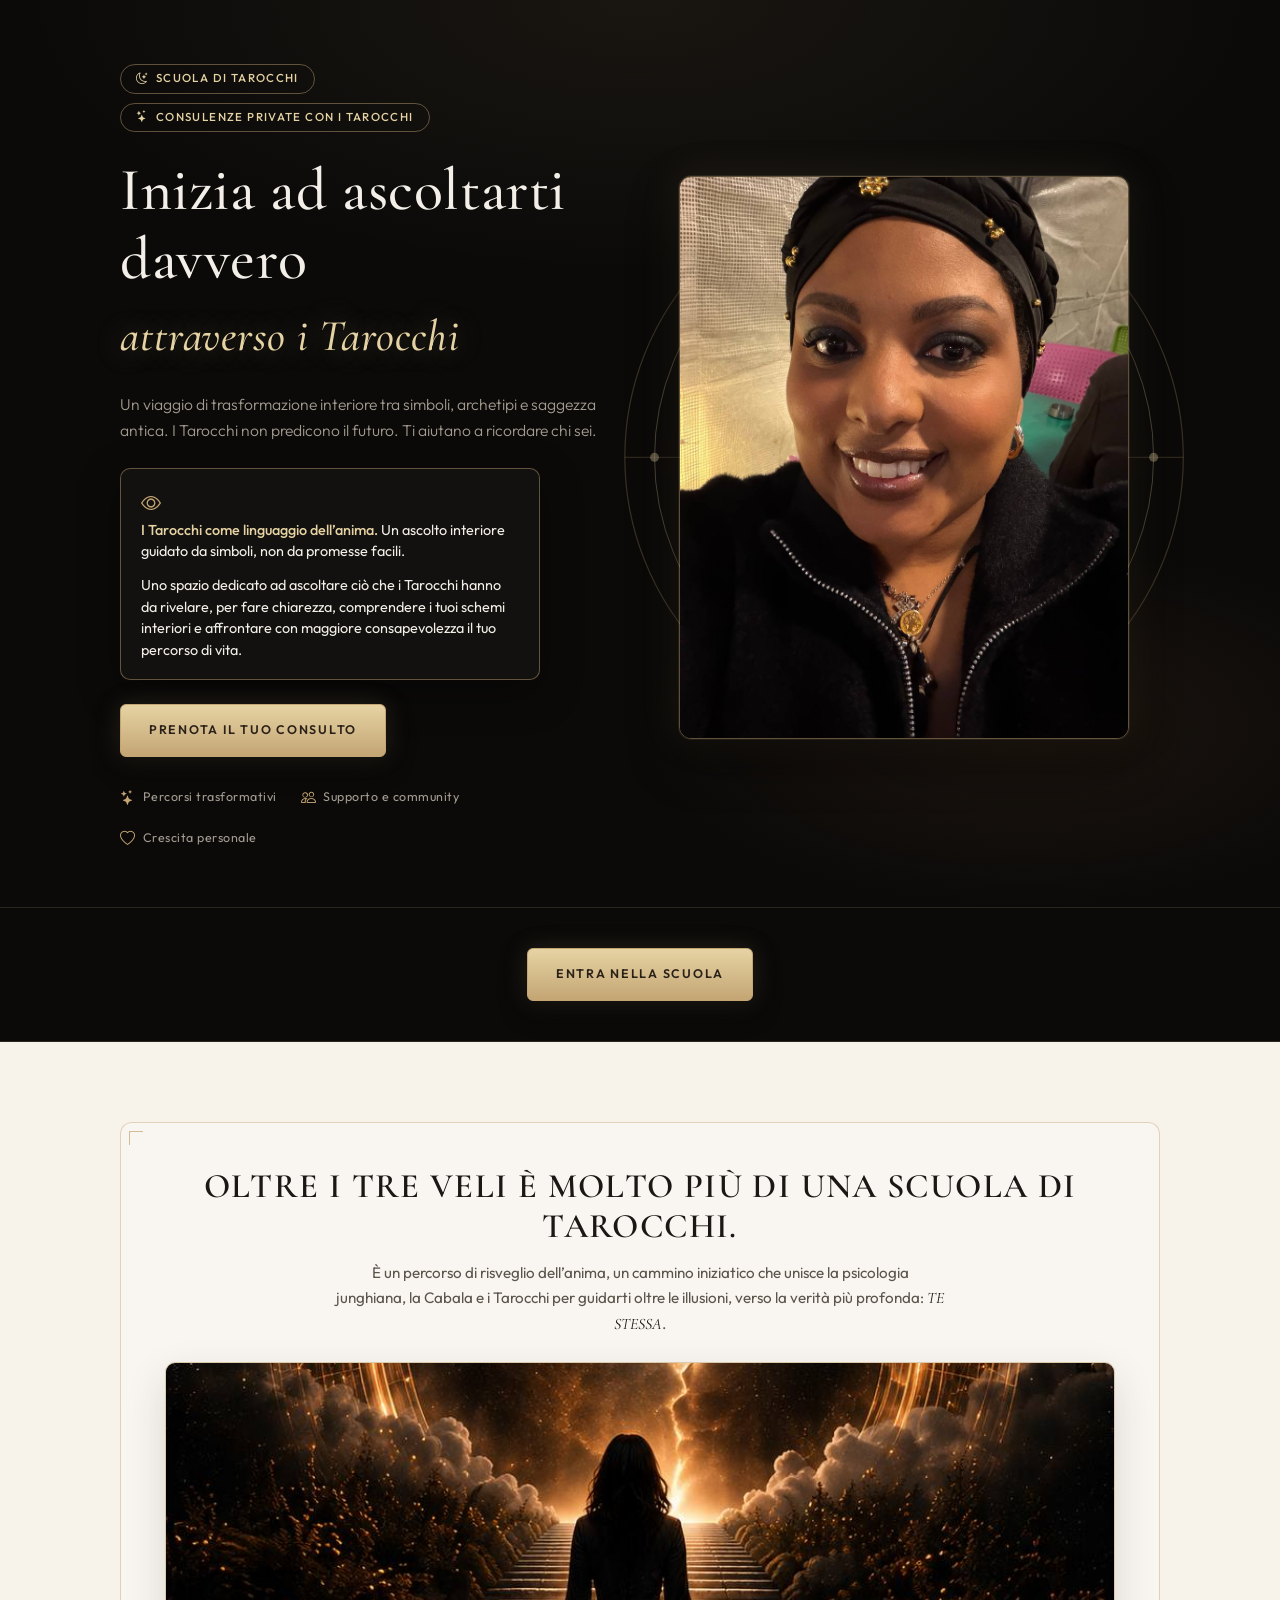
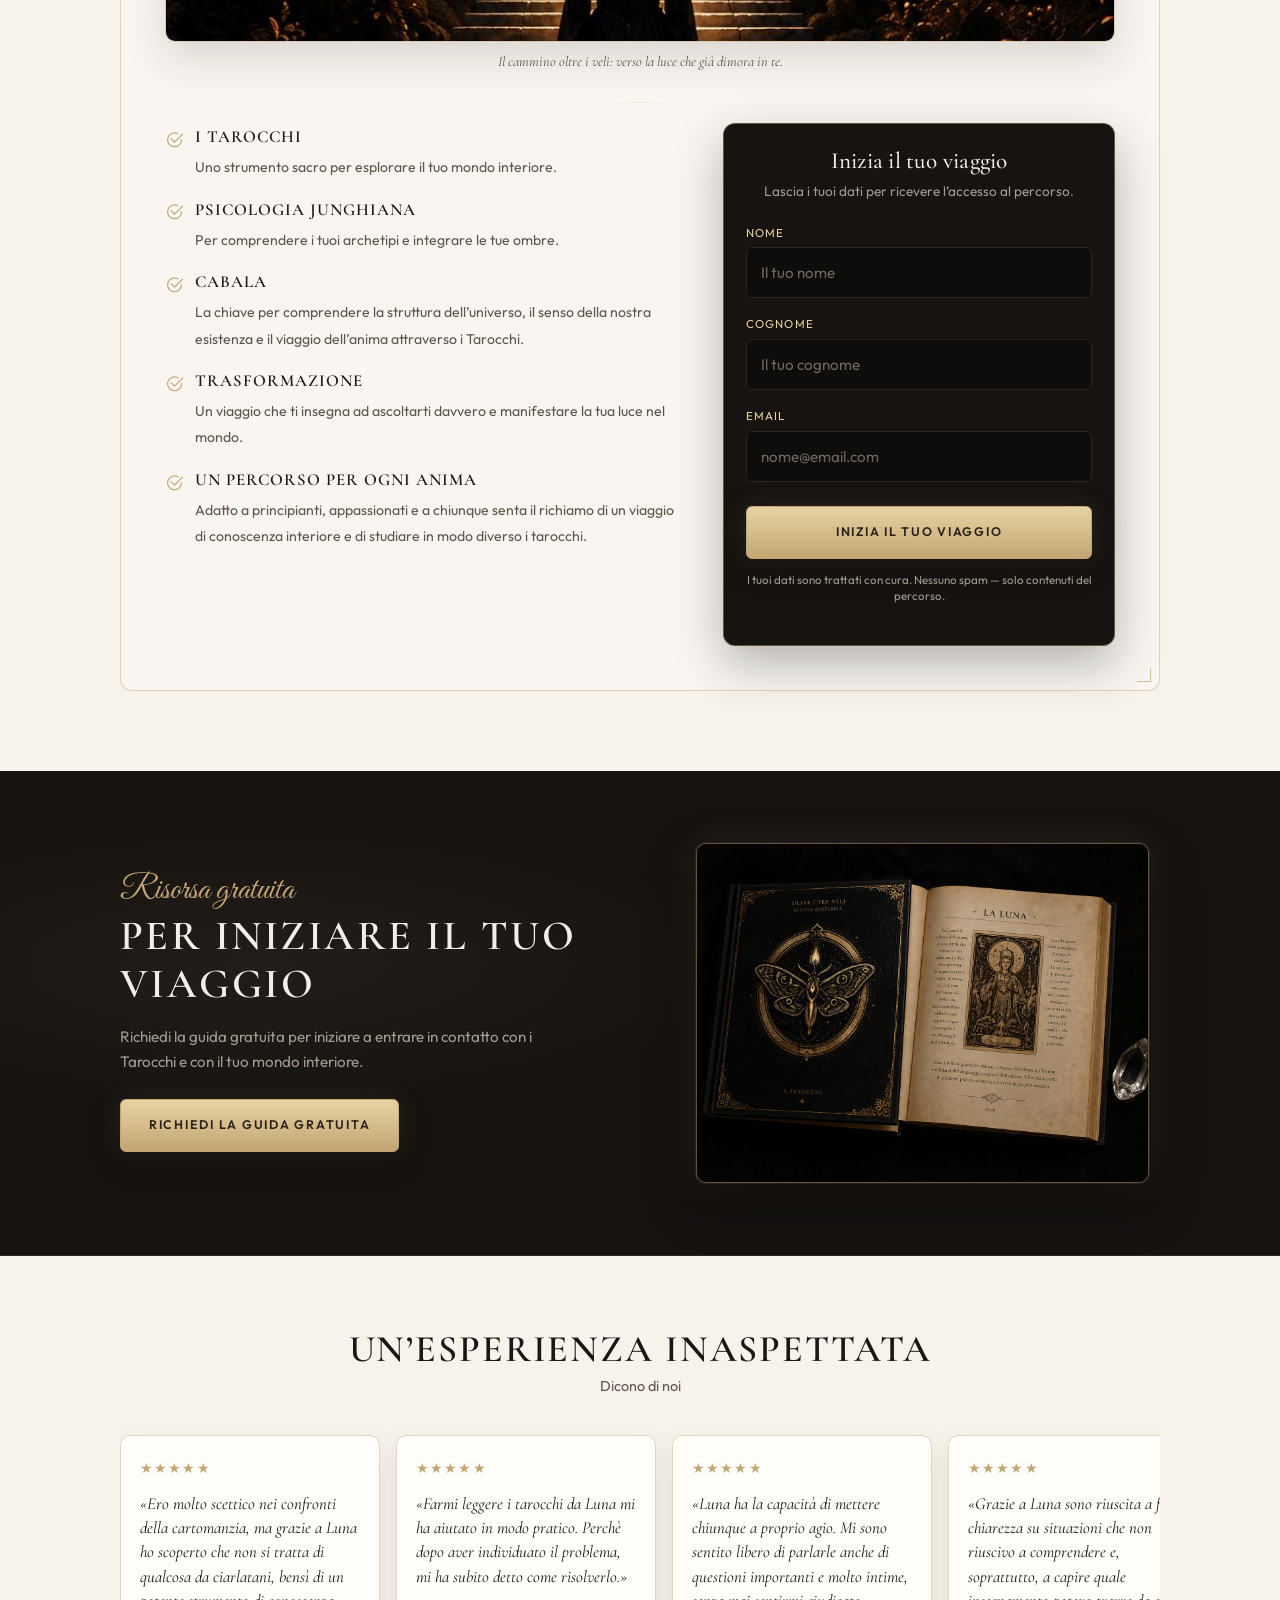
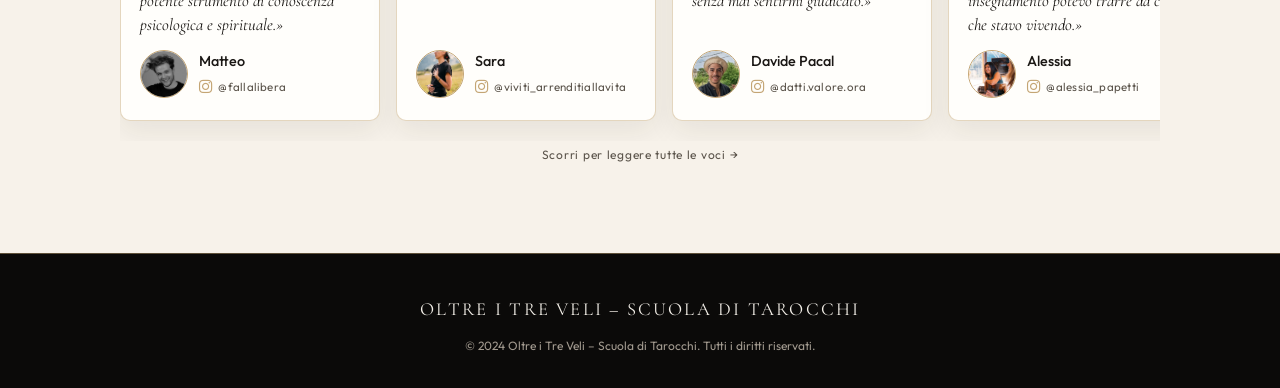
==== commit e6dfe5ee: "Remove wrangler.toml, the unecessary button" ====
--- a/index.html
+++ b/index.html
@@ -1115,15 +1115,6 @@
   </section>
 
   <!-- =========================================================
-       CTA INTERMEDIA
-       ========================================================= -->
-  <section class="cta-band" aria-label="Invito alla community">
-    <div class="section-inner">
-      <a class="btn-gold" href="https://wa.me/393520942078" target="_blank" rel="noopener noreferrer">ENTRA ANCHE TU NELLA NOSTRA COMMUNITY</a>
-    </div>
-  </section>
-
-  <!-- =========================================================
        SEZIONE BONUS
        Parte superiore: photoBook.jpg (obbligatorio)
        ========================================================= -->
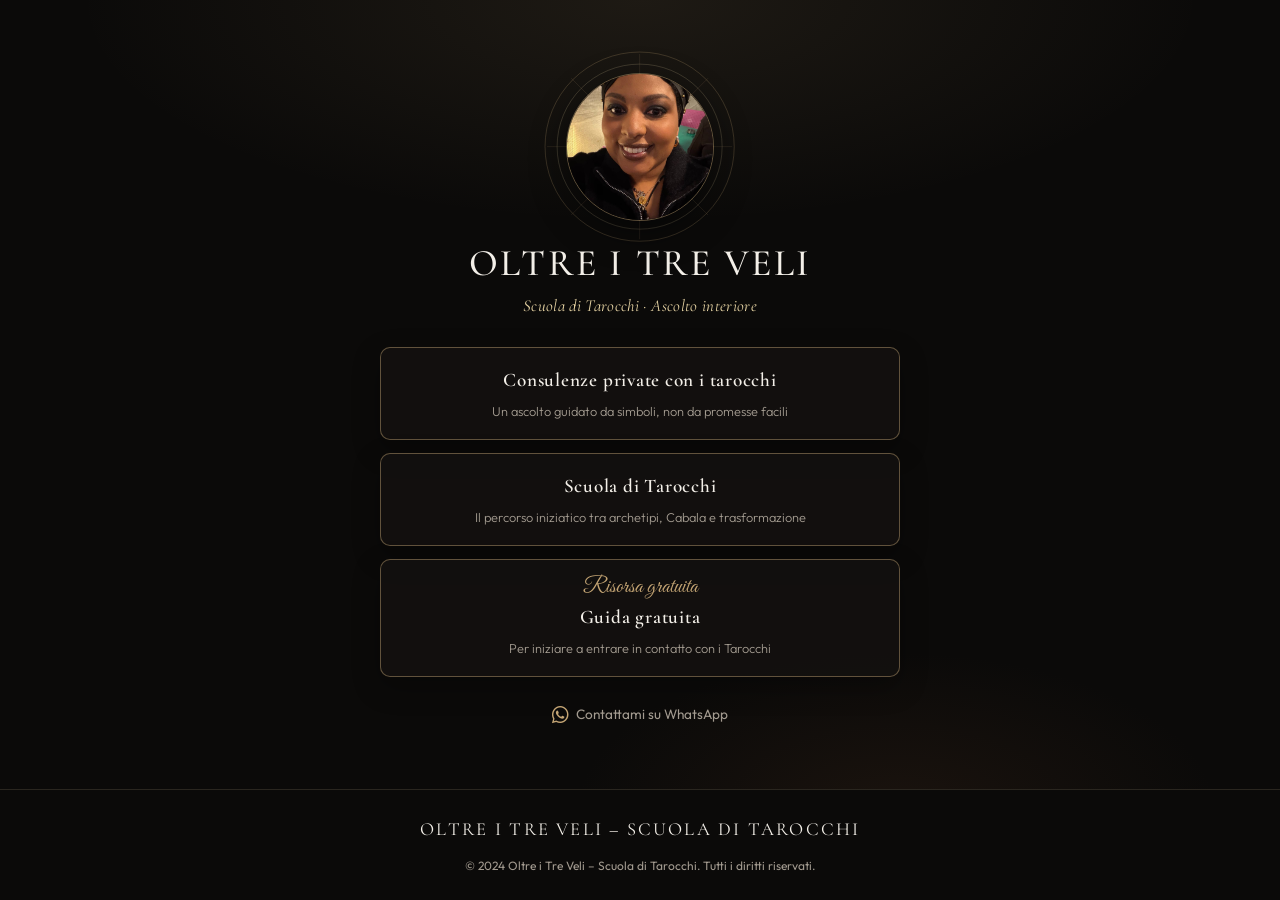
==== commit 0a123a63: "Split in multiple pages" ====
--- a/index.html
+++ b/index.html
@@ -3,1243 +3,77 @@
 <head>
   <meta charset="UTF-8">
   <meta name="viewport" content="width=device-width, initial-scale=1.0">
-  <meta name="description" content="Oltre i Tre Veli – Scuola di Tarocchi. Un viaggio di trasformazione interiore tra simboli, archetipi e saggezza antica.">
+  <meta name="description" content="Oltre i Tre Veli – Scuola di Tarocchi. Consulenze private, scuola e guida gratuita.">
   <title>Oltre i Tre Veli – Scuola di Tarocchi</title>
 
-  <!-- Google Fonts -->
   <link rel="preconnect" href="https://fonts.googleapis.com">
   <link rel="preconnect" href="https://fonts.gstatic.com" crossorigin>
   <link href="https://fonts.googleapis.com/css2?family=Cormorant+Garamond:ital,wght@0,400;0,500;0,600;0,700;1,400;1,500&family=Great+Vibes&family=Outfit:wght@300;400;500;600&display=swap" rel="stylesheet">
+  <link href="https://cdn.jsdelivr.net/npm/bootstrap@5.3.3/dist/css/bootstrap.min.css" rel="stylesheet">
+  <link href="https://cdn.jsdelivr.net/npm/bootstrap-icons@1.11.3/font/bootstrap-icons.min.css" rel="stylesheet">
+  <link href="styles.css" rel="stylesheet">
+</head>
+<body class="hub">
 
-  <!-- Bootstrap 5 -->
-  <link href="https://cdn.jsdelivr.net/npm/bootstrap@5.3.3/dist/css/bootstrap.min.css" rel="stylesheet">
+  <main class="hub-main">
+    <div class="hub-inner">
 
-  <!-- Bootstrap Icons -->
-  <link href="https://cdn.jsdelivr.net/npm/bootstrap-icons@1.11.3/font/bootstrap-icons.min.css" rel="stylesheet">
-
-  <style>
-    /* =========================================================
-       DESIGN TOKENS — palette allineata a exampleDesign.jpg
-       ========================================================= */
-    :root {
-      --bg-night: #0B0A09;
-      --bg-night-alt: #161311;
-      --bg-cream: #F7F2EA;
-      --bg-cream-soft: #F9F6F1;
-      --text-on-dark: #F3EFE8;
-      --text-on-light: #1A1714;
-      --muted-on-dark: #A39B90;
-      --muted-on-light: #5C554C;
-      --gold: #C4A574;
-      --gold-light: #E6D3A3;
-      --gold-dark: #2A2118;
-      --gold-border: rgba(196, 165, 116, 0.45);
-      --border-dark: #2A261F;
-      --content-max: 1040px;
-      --radius: 10px;
-      --font-serif: "Cormorant Garamond", Georgia, serif;
-      --font-sans: "Outfit", sans-serif;
-      --font-script: "Great Vibes", cursive;
-    }
-
-    *,
-    *::before,
-    *::after {
-      box-sizing: border-box;
-    }
-
-    html {
-      scroll-behavior: smooth;
-    }
-
-    body {
-      margin: 0;
-      font-family: var(--font-sans);
-      font-weight: 400;
-      font-size: 1rem;
-      line-height: 1.65;
-      color: var(--text-on-dark);
-      background: var(--bg-night);
-      -webkit-font-smoothing: antialiased;
-    }
-
-    img {
-      max-width: 100%;
-      height: auto;
-      display: block;
-    }
-
-    a {
-      color: var(--gold-light);
-      text-decoration: none;
-    }
-
-    a:hover,
-    a:focus-visible {
-      color: var(--gold);
-      text-decoration: underline;
-    }
-
-    .font-serif { font-family: var(--font-serif); }
-    .font-script { font-family: var(--font-script); }
-
-    h1, h2, h3, .headline {
-      font-family: var(--font-serif);
-      font-weight: 500;
-      line-height: 1.15;
-      letter-spacing: 0.01em;
-    }
-
-    .section-inner {
-      width: min(100% - 2rem, var(--content-max));
-      margin-inline: auto;
-    }
-
-    /* =========================================================
-       CTA — oro pieno
-       ========================================================= */
-    .btn-gold {
-      display: inline-flex;
-      align-items: center;
-      justify-content: center;
-      gap: 0.5rem;
-      padding: 0.95rem 1.75rem;
-      font-family: var(--font-sans);
-      font-size: 0.78rem;
-      font-weight: 600;
-      letter-spacing: 0.14em;
-      text-transform: uppercase;
-      text-decoration: none;
-      color: var(--gold-dark) !important;
-      background: linear-gradient(180deg, var(--gold-light) 0%, var(--gold) 100%);
-      border: 1px solid var(--gold);
-      border-radius: 6px;
-      box-shadow: 0 8px 28px rgba(0, 0, 0, 0.35), 0 0 24px rgba(196, 165, 116, 0.18);
-      transition: filter 0.2s ease, box-shadow 0.2s ease;
-      cursor: pointer;
-      width: 100%;
-      max-width: 320px;
-    }
-
-    .btn-gold:hover,
-    .btn-gold:focus-visible {
-      filter: brightness(1.06);
-      color: var(--gold-dark) !important;
-      text-decoration: none;
-      box-shadow: 0 10px 32px rgba(0, 0, 0, 0.4), 0 0 30px rgba(196, 165, 116, 0.28);
-    }
-
-    .btn-gold:focus-visible {
-      outline: 2px solid var(--gold-light);
-      outline-offset: 3px;
-    }
-
-    .cta-band {
-      background: var(--bg-night);
-      padding: 2.5rem 0;
-      text-align: center;
-      border-block: 1px solid var(--border-dark);
-    }
-
-    .cta-band .btn-gold {
-      max-width: 380px;
-    }
-
-    /* =========================================================
-       IMMAGINI
-       ========================================================= */
-    .img-premium {
-      width: 100%;
-      object-fit: cover;
-      border-radius: var(--radius);
-      border: 1px solid var(--gold-border);
-      box-shadow:
-        0 0 0 1px rgba(230, 211, 163, 0.08),
-        0 20px 50px rgba(0, 0, 0, 0.45),
-        0 0 40px rgba(196, 165, 116, 0.12);
-    }
-
-    .ornate-frame {
-      position: relative;
-      border: 1px solid var(--gold-border);
-      border-radius: 12px;
-      padding: clamp(1.5rem, 4vw, 2.75rem);
-      background: var(--bg-cream-soft);
-    }
-
-    .ornate-frame::before,
-    .ornate-frame::after {
-      content: "";
-      position: absolute;
-      width: 14px;
-      height: 14px;
-      border-color: var(--gold);
-      border-style: solid;
-      opacity: 0.7;
-    }
-
-    .ornate-frame::before {
-      top: 8px;
-      left: 8px;
-      border-width: 1px 0 0 1px;
-    }
-
-    .ornate-frame::after {
-      bottom: 8px;
-      right: 8px;
-      border-width: 0 1px 1px 0;
-    }
-
-    .badge-gold {
-      display: inline-flex;
-      align-items: center;
-      gap: 0.4rem;
-      padding: 0.4rem 0.95rem;
-      font-family: var(--font-sans);
-      font-size: 0.72rem;
-      font-weight: 500;
-      letter-spacing: 0.12em;
-      text-transform: uppercase;
-      color: var(--gold-light);
-      background: transparent;
-      border: 1px solid var(--gold-border);
-      border-radius: 999px;
-      text-align: center;
-      line-height: 1.3;
-    }
-
-    .label-script {
-      font-family: var(--font-script);
-      font-size: clamp(1.6rem, 4vw, 2.1rem);
-      color: var(--gold);
-      line-height: 1;
-      display: block;
-      margin-bottom: 0.35rem;
-    }
-
-    .gold-divider {
-      width: 64px;
-      height: 1px;
-      background: linear-gradient(90deg, transparent, var(--gold), transparent);
-      margin: 1.25rem auto;
-      border: none;
-    }
-
-    /* =========================================================
-       HERO — ritratto + alone geometrico
-       ========================================================= */
-    .hero {
-      min-height: 100svh;
-      display: flex;
-      align-items: center;
-      padding: 3rem 0 2.5rem;
-      background:
-        radial-gradient(ellipse 80% 50% at 50% 0%, rgba(196, 165, 116, 0.08), transparent 60%),
-        radial-gradient(ellipse 60% 40% at 80% 80%, rgba(80, 50, 30, 0.25), transparent 50%),
-        var(--bg-night);
-    }
-
-    .hero-badge {
-      display: flex;
-      flex-wrap: wrap;
-      justify-content: center;
-      align-items: center;
-      gap: 0.55rem;
-      margin-bottom: 1.5rem;
-    }
-
-    .hero-portrait {
-      position: relative;
-      margin: 0 auto 1.75rem;
-      max-width: 420px;
-      display: flex;
-      align-items: center;
-      justify-content: center;
-    }
-
-    /* Alone / mandala dorato dietro il ritratto */
-    .hero-halo {
-      position: absolute;
-      inset: -12% -8%;
-      z-index: 0;
-      pointer-events: none;
-      opacity: 0.72;
-      filter: drop-shadow(0 0 28px rgba(196, 165, 116, 0.35));
-    }
-
-    .hero-halo svg {
-      width: 100%;
-      height: 100%;
-      display: block;
-    }
-
-    .hero-portrait .img-premium {
-      position: relative;
-      z-index: 1;
-      aspect-ratio: 4 / 5;
-      max-height: min(48vh, 480px);
-      width: 88%;
-      margin-inline: auto;
-      border-radius: 12px;
-    }
-
-    .hero-headline {
-      font-size: clamp(2.35rem, 7.5vw, 3.75rem);
-      color: var(--text-on-dark);
-      margin: 0 0 0.35rem;
-      text-align: center;
-    }
-
-    .hero-sub {
-      font-family: var(--font-serif);
-      font-size: clamp(1.85rem, 5.8vw, 2.75rem);
-      font-style: italic;
-      font-weight: 500;
-      color: var(--gold-light);
-      letter-spacing: 0.02em;
-      text-align: center;
-      margin: 0.15rem 0 1.25rem;
-      text-shadow: 0 0 28px rgba(230, 211, 163, 0.35);
-    }
-
-    .hero-lead {
-      max-width: 34rem;
-      margin: 0 auto 1.5rem;
-      text-align: center;
-      color: var(--muted-on-dark);
-      font-size: 0.98rem;
-      font-weight: 300;
-    }
-
-    .hero-benefit-card {
-      max-width: 420px;
-      margin: 0 auto 1.5rem;
-      padding: 1.1rem 1.25rem;
-      background: rgba(22, 19, 17, 0.85);
-      border: 1px solid var(--gold-border);
-      border-radius: var(--radius);
-      text-align: center;
-      box-shadow: 0 12px 40px rgba(0, 0, 0, 0.35);
-    }
-
-    .hero-benefit-card .icon {
-      color: var(--gold);
-      font-size: 1.25rem;
-      margin-bottom: 0.4rem;
-      display: block;
-    }
-
-    .hero-benefit-card p {
-      margin: 0;
-      font-size: 0.9rem;
-      color: var(--text-on-dark);
-      line-height: 1.5;
-    }
-
-    .hero-benefit-card p + p {
-      margin-top: 0.75rem;
-    }
-
-    .hero-benefit-card strong {
-      color: var(--gold-light);
-      font-weight: 500;
-    }
-
-    .hero-cta {
-      text-align: center;
-      margin-bottom: 1.75rem;
-    }
-
-    .hero-cta .btn-gold {
-      margin-inline: auto;
-    }
-
-    .micro-benefits {
-      display: flex;
-      flex-wrap: wrap;
-      justify-content: center;
-      gap: 1rem 1.5rem;
-      list-style: none;
-      padding: 0;
-      margin: 0;
-    }
-
-    .micro-benefits li {
-      display: flex;
-      align-items: center;
-      gap: 0.45rem;
-      font-size: 0.78rem;
-      letter-spacing: 0.04em;
-      color: var(--muted-on-dark);
-    }
-
-    .micro-benefits i {
-      color: var(--gold);
-      font-size: 0.95rem;
-    }
-
-    /* =========================================================
-       BENEFICI + FORM + visual mistico
-       ========================================================= */
-    .benefits {
-      background: var(--bg-cream);
-      color: var(--text-on-light);
-      padding: clamp(3rem, 8vw, 5rem) 0;
-      min-height: 100svh;
-      display: flex;
-      align-items: center;
-    }
-
-    .benefits-title {
-      font-size: clamp(1.55rem, 4.2vw, 2.15rem);
-      text-align: center;
-      color: var(--text-on-light);
-      margin: 0 0 0.85rem;
-      text-transform: uppercase;
-      letter-spacing: 0.04em;
-      font-weight: 600;
-    }
-
-    .benefits-intro {
-      max-width: 38rem;
-      margin: 0 auto 1.5rem;
-      text-align: center;
-      color: var(--muted-on-light);
-      font-size: 0.95rem;
-    }
-
-    .benefits-intro em {
-      font-style: italic;
-      color: var(--text-on-light);
-      font-family: var(--font-serif);
-      font-size: 1.05em;
-    }
-
-    /* Foto mistica viaggio / portale — larga */
-    .mystic-journey {
-      margin: 0 0 1.75rem;
-    }
-
-    .mystic-journey .img-premium {
-      aspect-ratio: 21 / 9;
-      max-height: 280px;
-      width: 100%;
-      border-color: rgba(196, 165, 116, 0.55);
-      box-shadow: 0 16px 40px rgba(42, 33, 24, 0.15);
-      object-position: center 42%;
-    }
-
-    .mystic-caption {
-      margin: 0.55rem 0 0;
-      text-align: center;
-      font-family: var(--font-serif);
-      font-style: italic;
-      font-size: 0.9rem;
-      color: var(--muted-on-light);
-    }
-
-    .benefits-layout {
-      display: grid;
-      gap: 1.75rem;
-    }
-
-    .benefit-list {
-      list-style: none;
-      padding: 0;
-      margin: 0;
-      display: flex;
-      flex-direction: column;
-      gap: 1rem;
-    }
-
-    .benefit-list li {
-      display: grid;
-      grid-template-columns: auto 1fr;
-      gap: 0.75rem;
-      align-items: start;
-    }
-
-    .benefit-list .bi {
-      color: var(--gold);
-      font-size: 1.15rem;
-      margin-top: 0.15rem;
-    }
-
-    .benefit-list strong {
-      display: block;
-      font-family: var(--font-serif);
-      font-size: 1.05rem;
-      font-weight: 600;
-      letter-spacing: 0.06em;
-      color: var(--text-on-light);
-      margin-bottom: 0.15rem;
-    }
-
-    .benefit-list span {
-      font-size: 0.88rem;
-      color: var(--muted-on-light);
-      line-height: 1.45;
-    }
-
-    .lead-form-card {
-      background: var(--bg-night-alt);
-      color: var(--text-on-dark);
-      border: 1px solid var(--gold-border);
-      border-radius: 12px;
-      padding: 1.5rem 1.35rem;
-      box-shadow: 0 18px 48px rgba(0, 0, 0, 0.28);
-    }
-
-    .lead-form-card h3 {
-      font-size: 1.45rem;
-      text-align: center;
-      margin: 0 0 0.35rem;
-      color: var(--text-on-dark);
-    }
-
-    .lead-form-card .form-hint {
-      text-align: center;
-      font-size: 0.85rem;
-      color: var(--muted-on-dark);
-      margin-bottom: 1.25rem;
-    }
-
-    .lead-form-card label {
-      display: block;
-      font-size: 0.72rem;
-      letter-spacing: 0.1em;
-      text-transform: uppercase;
-      color: var(--gold-light);
-      margin-bottom: 0.35rem;
-    }
-
-    .lead-form-card .form-group {
-      margin-bottom: 1rem;
-    }
-
-    .lead-form-card input {
-      width: 100%;
-      padding: 0.75rem 0.9rem;
-      font-family: var(--font-sans);
-      font-size: 0.95rem;
-      color: var(--text-on-dark);
-      background: rgba(11, 10, 9, 0.65);
-      border: 1px solid var(--border-dark);
-      border-radius: 6px;
-      outline: none;
-    }
-
-    .lead-form-card input::placeholder {
-      color: #6e675e;
-    }
-
-    .lead-form-card input:focus {
-      border-color: var(--gold);
-      box-shadow: 0 0 0 2px rgba(196, 165, 116, 0.2);
-    }
-
-    .lead-form-card .btn-gold {
-      width: 100%;
-      max-width: none;
-      margin-top: 0.5rem;
-    }
-
-    .form-privacy {
-      margin-top: 0.85rem;
-      font-size: 0.72rem;
-      color: var(--muted-on-dark);
-      text-align: center;
-      line-height: 1.4;
-    }
-
-    /* =========================================================
-       BONUS — still life mistico + ritratto
-       ========================================================= */
-    .bonus {
-      background: var(--bg-night);
-      padding: 0;
-    }
-
-    .bonus-top {
-      min-height: 50svh;
-      display: flex;
-      align-items: center;
-      padding: clamp(3rem, 7vw, 4.5rem) 0;
-      background:
-        radial-gradient(ellipse 70% 55% at 20% 40%, rgba(196, 165, 116, 0.07), transparent 55%),
-        var(--bg-night-alt);
-      border-bottom: 1px solid var(--border-dark);
-    }
-
-    .bonus-top-grid {
-      display: grid;
-      gap: 2rem;
-      align-items: center;
-    }
-
-    .bonus-copy {
-      text-align: center;
-    }
-
-    .bonus-copy h2 {
-      font-size: clamp(1.85rem, 5vw, 2.6rem);
-      color: var(--text-on-dark);
-      margin: 0 0 1rem;
-      letter-spacing: 0.06em;
-      text-transform: uppercase;
-      font-weight: 600;
-    }
-
-    .bonus-copy p {
-      max-width: 28rem;
-      margin: 0 auto 1.5rem;
-      color: var(--muted-on-dark);
-      font-size: 0.95rem;
-    }
-
-    .bonus-copy .btn-gold {
-      margin-inline: auto;
-    }
-
-    /* Visual bonus: photoBook.jpg */
-    .bonus-visual {
-      max-width: 420px;
-      margin-inline: auto;
-    }
-
-    .bonus-visual .img-premium {
-      aspect-ratio: 4 / 3;
-      max-height: 340px;
-      object-position: center;
-    }
-
-    /* Testimonials */
-    .bonus-bottom {
-      background: var(--bg-cream);
-      color: var(--text-on-light);
-      padding: clamp(3rem, 7vw, 4.5rem) 0;
-      min-height: 50svh;
-    }
-
-    .bonus-bottom h2 {
-      font-size: clamp(1.7rem, 4.5vw, 2.35rem);
-      text-align: center;
-      color: var(--text-on-light);
-      margin: 0 0 0.25rem;
-      letter-spacing: 0.05em;
-      text-transform: uppercase;
-      font-weight: 600;
-    }
-
-    .bonus-bottom .section-sub {
-      text-align: center;
-      color: var(--muted-on-light);
-      font-size: 0.9rem;
-      margin-bottom: 1.75rem;
-    }
-
-    .testimonials-track {
-      display: flex;
-      gap: 1rem;
-      overflow-x: auto;
-      scroll-snap-type: x mandatory;
-      -webkit-overflow-scrolling: touch;
-      padding: 0.5rem 0.25rem 1.25rem;
-      scrollbar-width: thin;
-      scrollbar-color: var(--gold) transparent;
-    }
-
-    .testimonials-track::-webkit-scrollbar {
-      height: 4px;
-    }
-
-    .testimonials-track::-webkit-scrollbar-thumb {
-      background: var(--gold);
-      border-radius: 4px;
-    }
-
-    .testimonial-card {
-      flex: 0 0 min(88vw, 300px);
-      scroll-snap-align: start;
-      background: #fffefb;
-      border: 1px solid var(--gold-border);
-      border-radius: var(--radius);
-      padding: 1.35rem 1.2rem;
-      box-shadow: 0 10px 28px rgba(42, 33, 24, 0.08);
-      display: flex;
-      flex-direction: column;
-      gap: 0.75rem;
-    }
-
-    .testimonial-stars {
-      color: var(--gold);
-      font-size: 0.85rem;
-      letter-spacing: 0.08em;
-    }
-
-    .testimonial-card blockquote {
-      margin: 0;
-      font-family: var(--font-serif);
-      font-style: italic;
-      font-size: 1.05rem;
-      line-height: 1.45;
-      color: var(--text-on-light);
-      flex-grow: 1;
-    }
-
-    .testimonial-author {
-      display: flex;
-      align-items: center;
-      gap: 0.7rem;
-    }
-
-    .avatar {
-      width: 48px;
-      height: 48px;
-      border-radius: 50%;
-      border: 1px solid var(--gold);
-      overflow: hidden;
-      flex-shrink: 0;
-      background: var(--bg-night-alt);
-    }
-
-    .avatar img {
-      width: 100%;
-      height: 100%;
-      object-fit: cover;
-      display: block;
-    }
-
-    .testimonial-author-meta {
-      display: flex;
-      flex-direction: column;
-      gap: 0.15rem;
-      min-width: 0;
-    }
-
-    .testimonial-author strong {
-      font-size: 0.9rem;
-      font-weight: 500;
-      color: var(--text-on-light);
-    }
-
-    .testimonial-ig {
-      display: inline-flex;
-      align-items: center;
-      gap: 0.3rem;
-      font-size: 0.72rem;
-      font-weight: 400;
-      letter-spacing: 0.02em;
-      color: var(--muted-on-light);
-      text-decoration: none;
-    }
-
-    .testimonial-ig:hover,
-    .testimonial-ig:focus-visible {
-      color: var(--gold);
-      text-decoration: underline;
-    }
-
-    .testimonial-ig i {
-      font-size: 0.85rem;
-      color: var(--gold);
-    }
-
-    .scroll-hint {
-      text-align: center;
-      font-size: 0.75rem;
-      color: var(--muted-on-light);
-      letter-spacing: 0.06em;
-      margin-top: 0.25rem;
-    }
-
-    /* =========================================================
-       FOOTER
-       ========================================================= */
-    .site-footer {
-      background: var(--bg-night);
-      color: var(--muted-on-dark);
-      padding: 2.5rem 0 2rem;
-      text-align: center;
-      border-top: 1px solid var(--gold-border);
-    }
-
-    .footer-brand {
-      font-family: var(--font-serif);
-      font-size: 1.15rem;
-      letter-spacing: 0.12em;
-      text-transform: uppercase;
-      color: var(--text-on-dark);
-      margin: 0 0 0.75rem;
-    }
-
-    .footer-copy {
-      margin: 0;
-      font-size: 0.75rem;
-      color: var(--muted-on-dark);
-    }
-
-    /* =========================================================
-       DESKTOP
-       ========================================================= */
-    @media (min-width: 768px) {
-      .hero {
-        padding: 4rem 0 3.5rem;
-      }
-
-      .hero-portrait {
-        max-width: 460px;
-        margin-bottom: 2rem;
-      }
-
-      .hero-portrait .img-premium {
-        max-height: min(52vh, 520px);
-      }
-
-      .mystic-journey .img-premium {
-        aspect-ratio: 21 / 8;
-        max-height: 260px;
-      }
-
-      .benefits-layout {
-        grid-template-columns: 1.15fr 0.85fr;
-        align-items: start;
-        gap: 2.25rem;
-      }
-
-      .bonus-top-grid {
-        grid-template-columns: 1.05fr 0.95fr;
-        gap: 2.5rem;
-        text-align: left;
-      }
-
-      .bonus-copy {
-        text-align: left;
-      }
-
-      .bonus-copy p {
-        margin-left: 0;
-      }
-
-      .bonus-copy .btn-gold {
-        margin-left: 0;
-      }
-
-      .bonus-visual {
-        margin-inline: 0 0 auto;
-        max-width: 460px;
-      }
-
-      .testimonial-card {
-        flex-basis: 260px;
-      }
-
-      .btn-gold {
-        width: auto;
-      }
-    }
-
-    @media (min-width: 992px) {
-      .hero .section-inner {
-        display: grid;
-        grid-template-columns: 1fr 1.05fr;
-        gap: 2.5rem;
-        align-items: center;
-      }
-
-      .hero-media {
-        order: 2;
-      }
-
-      .hero-content {
-        order: 1;
-        text-align: left;
-      }
-
-      .hero-badge,
-      .hero-headline,
-      .hero-sub,
-      .hero-lead,
-      .hero-cta {
-        text-align: left;
-      }
-
-      .hero-badge {
-        justify-content: flex-start;
-      }
-
-      .hero-benefit-card {
-        margin-left: 0;
-        text-align: left;
-      }
-
-      .hero-benefit-card .icon {
-        display: inline-block;
-        margin-right: 0.35rem;
-        margin-bottom: 0;
-      }
-
-      .hero-cta .btn-gold {
-        margin-left: 0;
-      }
-
-      .micro-benefits {
-        justify-content: flex-start;
-      }
-
-      .hero-portrait {
-        margin: 0;
-        max-width: none;
-      }
-
-      .hero-portrait .img-premium {
-        max-height: min(70vh, 620px);
-        aspect-ratio: 4 / 5;
-      }
-
-      .mystic-journey .img-premium {
-        max-height: 280px;
-      }
-
-      .benefits-layout {
-        grid-template-columns: 1.2fr 0.9fr;
-      }
-    }
-
-    @media (prefers-reduced-motion: reduce) {
-      html {
-        scroll-behavior: auto;
-      }
-    }
-  </style>
-</head>
-<body>
-
-  <!-- =========================================================
-       HERO — photoTurbante.jpg + alone geometrico mistico
-       ========================================================= -->
-  <header class="hero" id="inizio">
-    <div class="section-inner">
-
-      <div class="hero-media">
-        <div class="hero-portrait">
-          <!-- Alone / mandala dorato (geometria sacra) -->
-          <div class="hero-halo" aria-hidden="true">
-            <svg viewBox="0 0 400 400" fill="none" xmlns="http://www.w3.org/2000/svg">
-              <circle cx="200" cy="200" r="188" stroke="#C4A574" stroke-width="0.8" opacity="0.35"/>
-              <circle cx="200" cy="200" r="168" stroke="#E6D3A3" stroke-width="0.6" opacity="0.45"/>
-              <circle cx="200" cy="200" r="148" stroke="#C4A574" stroke-width="0.7" opacity="0.4"/>
-              <circle cx="200" cy="200" r="118" stroke="#E6D3A3" stroke-width="0.5" opacity="0.35"/>
-              <!-- Raggi -->
-              <g stroke="#C4A574" stroke-width="0.55" opacity="0.4">
-                <line x1="200" y1="12" x2="200" y2="388"/>
-                <line x1="12" y1="200" x2="388" y2="200"/>
-                <line x1="67" y1="67" x2="333" y2="333"/>
-                <line x1="333" y1="67" x2="67" y2="333"/>
-              </g>
-              <!-- Stella a 8 punte stilizzata -->
-              <path d="M200 55 L214 170 L200 145 L186 170 Z M200 345 L214 230 L200 255 L186 230 Z M55 200 L170 214 L145 200 L170 186 Z M345 200 L230 214 L255 200 L230 186 Z" fill="#C4A574" opacity="0.25"/>
-              <circle cx="200" cy="200" r="6" fill="#E6D3A3" opacity="0.55"/>
-              <circle cx="200" cy="32" r="3" fill="#E6D3A3" opacity="0.5"/>
-              <circle cx="200" cy="368" r="3" fill="#E6D3A3" opacity="0.5"/>
-              <circle cx="32" cy="200" r="3" fill="#E6D3A3" opacity="0.5"/>
-              <circle cx="368" cy="200" r="3" fill="#E6D3A3" opacity="0.5"/>
-            </svg>
-          </div>
-          <img
-            class="img-premium"
-            src="photoTurbante.jpg"
-            alt="Ritratto con turbante — Oltre i Tre Veli"
-            width="640"
-            height="800">
+      <div class="hub-avatar">
+        <div class="hub-avatar-halo" aria-hidden="true">
+          <svg viewBox="0 0 200 200" fill="none" xmlns="http://www.w3.org/2000/svg">
+            <circle cx="100" cy="100" r="94" stroke="#C4A574" stroke-width="0.8" opacity="0.4"/>
+            <circle cx="100" cy="100" r="82" stroke="#E6D3A3" stroke-width="0.6" opacity="0.45"/>
+            <circle cx="100" cy="100" r="70" stroke="#C4A574" stroke-width="0.55" opacity="0.35"/>
+            <g stroke="#C4A574" stroke-width="0.5" opacity="0.35">
+              <line x1="100" y1="8" x2="100" y2="192"/>
+              <line x1="8" y1="100" x2="192" y2="100"/>
+              <line x1="32" y1="32" x2="168" y2="168"/>
+              <line x1="168" y1="32" x2="32" y2="168"/>
+            </g>
+            <circle cx="100" cy="100" r="3.5" fill="#E6D3A3" opacity="0.55"/>
+          </svg>
         </div>
+        <img
+          src="photoTurbante.jpg"
+          alt="Luna — Oltre i Tre Veli"
+          width="296"
+          height="296">
       </div>
 
-      <div class="hero-content">
-        <div class="hero-badge">
-          <span class="badge-gold">
-            <i class="bi bi-moon-stars" aria-hidden="true"></i>
-            Scuola di Tarocchi
-          </span>
-          <span class="badge-gold">
-            <i class="bi bi-stars" aria-hidden="true"></i>
-            Consulenze private con i tarocchi
-          </span>
-        </div>
+      <h1 class="hub-brand">Oltre i Tre Veli</h1>
+      <p class="hub-tagline">Scuola di Tarocchi · Ascolto interiore</p>
 
-        <h1 class="hero-headline">Inizia ad ascoltarti davvero</h1>
-        <p class="hero-sub">attraverso i Tarocchi</p>
+      <nav class="hub-links" aria-label="Percorsi">
+        <a class="hub-link" href="consulenza.html">
+          <span class="hub-link-title">Consulenze private con i tarocchi</span>
+          <span class="hub-link-sub">Un ascolto guidato da simboli, non da promesse facili</span>
+        </a>
 
-        <p class="hero-lead">
-          Un viaggio di trasformazione interiore tra simboli, archetipi e saggezza antica.
-          I Tarocchi non predicono il futuro. Ti aiutano a ricordare chi sei.
-        </p>
+        <a class="hub-link" href="scuola.html">
+          <span class="hub-link-title">Scuola di Tarocchi</span>
+          <span class="hub-link-sub">Il percorso iniziatico tra archetipi, Cabala e trasformazione</span>
+        </a>
 
-        <div class="hero-benefit-card">
-          <i class="bi bi-eye icon" aria-hidden="true"></i>
-          <p>
-            <strong>I Tarocchi come linguaggio dell’anima.</strong>
-            Un ascolto interiore guidato da simboli, non da promesse facili.
-          </p>
-          <p>
-            Uno spazio dedicato ad ascoltare ciò che i Tarocchi hanno da rivelare,
-            per fare chiarezza, comprendere i tuoi schemi interiori e affrontare
-            con maggiore consapevolezza il tuo percorso di vita.
-          </p>
-        </div>
+        <a class="hub-link" href="guida.html">
+          <span class="hub-link-kicker">Risorsa gratuita</span>
+          <span class="hub-link-title">Guida gratuita</span>
+          <span class="hub-link-sub">Per iniziare a entrare in contatto con i Tarocchi</span>
+        </a>
+      </nav>
 
-        <div class="hero-cta">
-          <a class="btn-gold" href="https://wa.me/393520942078" target="_blank" rel="noopener noreferrer">PRENOTA IL TUO CONSULTO</a>
-        </div>
-
-        <ul class="micro-benefits" aria-label="Benefici principali">
-          <li><i class="bi bi-stars" aria-hidden="true"></i> Percorsi trasformativi</li>
-          <li><i class="bi bi-people" aria-hidden="true"></i> Supporto e community</li>
-          <li><i class="bi bi-heart" aria-hidden="true"></i> Crescita personale</li>
-        </ul>
-      </div>
+      <a
+        class="hub-wa"
+        href="https://wa.me/393520942078"
+        target="_blank"
+        rel="noopener noreferrer"
+      >
+        <i class="bi bi-whatsapp" aria-hidden="true"></i>
+        Contattami su WhatsApp
+      </a>
 
     </div>
-  </header>
+  </main>
 
-  <!-- =========================================================
-       CTA INTERMEDIA
-       ========================================================= -->
-  <section class="cta-band" aria-label="Invito alla scuola">
-    <div class="section-inner">
-      <a class="btn-gold" href="https://wa.me/393520942078" target="_blank" rel="noopener noreferrer">ENTRA NELLA SCUOLA</a>
-    </div>
-  </section>
-
-  <!-- =========================================================
-       SEZIONE BENEFICI + FORM
-       Visual: photoScale.jpg (obbligatorio)
-       ========================================================= -->
-  <section class="benefits" id="benefici" aria-labelledby="benefici-title">
-    <div class="section-inner">
-
-      <div class="ornate-frame">
-        <h2 class="benefits-title" id="benefici-title">
-          Oltre i Tre Veli è molto più di una scuola di Tarocchi.
-        </h2>
-
-        <p class="benefits-intro">
-          È un percorso di risveglio dell’anima, un cammino iniziatico che unisce
-          la psicologia junghiana, la Cabala e i Tarocchi per guidarti oltre le illusioni,
-          verso la verità più profonda: <em>TE STESSA</em>.
-        </p>
-
-        <figure class="mystic-journey">
-          <img
-            class="img-premium"
-            src="photoScale.jpg"
-            alt="Figura sulla scalinata verso un portale celeste — il cammino oltre i veli"
-            width="1400"
-            height="600"
-            loading="lazy">
-          <figcaption class="mystic-caption">Il cammino oltre i veli: verso la luce che già dimora in te.</figcaption>
-        </figure>
-
-        <hr class="gold-divider" aria-hidden="true">
-
-        <div class="benefits-layout">
-
-          <div>
-            <ul class="benefit-list">
-              <li>
-                <i class="bi bi-check2-circle" aria-hidden="true"></i>
-                <div>
-                  <strong>I TAROCCHI</strong>
-                  <span>Uno strumento sacro per esplorare il tuo mondo interiore.</span>
-                </div>
-              </li>
-              <li>
-                <i class="bi bi-check2-circle" aria-hidden="true"></i>
-                <div>
-                  <strong>PSICOLOGIA JUNGHIANA</strong>
-                  <span>Per comprendere i tuoi archetipi e integrare le tue ombre.</span>
-                </div>
-              </li>
-              <li>
-                <i class="bi bi-check2-circle" aria-hidden="true"></i>
-                <div>
-                  <strong>CABALA</strong>
-                  <span>La chiave per comprendere la struttura dell’universo, il senso della nostra esistenza e il viaggio dell’anima attraverso i Tarocchi.</span>
-                </div>
-              </li>
-              <li>
-                <i class="bi bi-check2-circle" aria-hidden="true"></i>
-                <div>
-                  <strong>TRASFORMAZIONE</strong>
-                  <span>Un viaggio che ti insegna ad ascoltarti davvero e manifestare la tua luce nel mondo.</span>
-                </div>
-              </li>
-              <li>
-                <i class="bi bi-check2-circle" aria-hidden="true"></i>
-                <div>
-                  <strong>UN PERCORSO PER OGNI ANIMA</strong>
-                  <span>Adatto a principianti, appassionati e a chiunque senta il richiamo di un viaggio di conoscenza interiore e di studiare in modo diverso i tarocchi.</span>
-                </div>
-              </li>
-            </ul>
-          </div>
-
-          <aside class="lead-form-card" aria-labelledby="form-title">
-            <h3 id="form-title">Inizia il tuo viaggio</h3>
-            <p class="form-hint">Lascia i tuoi dati per ricevere l’accesso al percorso.</p>
-
-            <form id="lead-form" action="#" method="post" novalidate>
-              <div class="form-group">
-                <label for="nome">Nome</label>
-                <input type="text" id="nome" name="nome" autocomplete="given-name" required placeholder="Il tuo nome">
-              </div>
-              <div class="form-group">
-                <label for="cognome">Cognome</label>
-                <input type="text" id="cognome" name="cognome" autocomplete="family-name" required placeholder="Il tuo cognome">
-              </div>
-              <div class="form-group">
-                <label for="email">Email</label>
-                <input type="email" id="email" name="email" autocomplete="email" required placeholder="nome@email.com">
-              </div>
-              <button type="submit" class="btn-gold">INIZIA IL TUO VIAGGIO</button>
-              <p class="form-privacy">
-                I tuoi dati sono trattati con cura. Nessuno spam — solo contenuti del percorso.
-              </p>
-            </form>
-          </aside>
-
-        </div>
-      </div>
-
-    </div>
-  </section>
-
-  <!-- =========================================================
-       SEZIONE BONUS
-       Parte superiore: photoBook.jpg (obbligatorio)
-       ========================================================= -->
-  <section class="bonus" id="risorsa" aria-labelledby="bonus-title">
-
-    <div class="bonus-top">
-      <div class="section-inner">
-        <div class="bonus-top-grid">
-
-          <div class="bonus-copy">
-            <span class="label-script">Risorsa gratuita</span>
-            <h2 id="bonus-title">Per iniziare il tuo viaggio</h2>
-            <p>
-              Richiedi la guida gratuita per iniziare a entrare in contatto
-              con i Tarocchi e con il tuo mondo interiore.
-            </p>
-            <a
-              id="cta-guida-gratuita"
-              class="btn-gold"
-              href="https://wa.me/393520942078"
-              target="_blank"
-              rel="noopener noreferrer"
-            >RICHIEDI LA GUIDA GRATUITA</a>
-          </div>
-
-          <div class="bonus-visual">
-            <img
-              class="img-premium"
-              src="photoBook.jpg"
-              alt="Libro esoterico Oltre i Tre Veli: falena dorata e pagina La Luna con cristallo"
-              width="800"
-              height="600"
-              loading="lazy">
-          </div>
-
-        </div>
-      </div>
-    </div>
-
-    <!-- Parte inferiore: testimonianze -->
-    <div class="bonus-bottom" id="community" aria-labelledby="reviews-title">
-      <div class="section-inner">
-        <h2 id="reviews-title">Un’esperienza inaspettata</h2>
-        <p class="section-sub">Dicono di noi</p>
-
-        <div class="testimonials-track" role="list" tabindex="0" aria-label="Recensioni della community — scorri orizzontalmente">
-
-          <article class="testimonial-card" role="listitem">
-            <div class="testimonial-stars" aria-label="5 stelle su 5">★★★★★</div>
-            <blockquote>«Ero molto scettico nei confronti della cartomanzia, ma grazie a Luna ho scoperto che non si tratta di qualcosa da ciarlatani, bensì di un potente strumento di conoscenza psicologica e spirituale.»</blockquote>
-            <div class="testimonial-author">
-              <div class="avatar">
-                <img src="testimonianze/matteo.jpg" alt="Matteo" width="96" height="96" loading="lazy">
-              </div>
-              <div class="testimonial-author-meta">
-                <strong>Matteo</strong>
-                <a class="testimonial-ig" href="https://www.instagram.com/fallalibera?igsh=NGwweDhvZDZzd2t6" target="_blank" rel="noopener noreferrer">
-                  <i class="bi bi-instagram" aria-hidden="true"></i>
-                  @fallalibera
-                </a>
-              </div>
-            </div>
-          </article>
-
-          <article class="testimonial-card" role="listitem">
-            <div class="testimonial-stars" aria-label="5 stelle su 5">★★★★★</div>
-            <blockquote>«Farmi leggere i tarocchi da Luna mi ha aiutato in modo pratico. Perchè dopo aver individuato il problema, mi ha subito detto come risolverlo.»</blockquote>
-            <div class="testimonial-author">
-              <div class="avatar">
-                <img src="testimonianze/sara.jpg" alt="Sara" width="96" height="96" loading="lazy">
-              </div>
-              <div class="testimonial-author-meta">
-                <strong>Sara</strong>
-                <a class="testimonial-ig" href="https://www.instagram.com/viviti_arrenditiallavita?igsh=MXh1MXZ4bzk3ZDY0dA==" target="_blank" rel="noopener noreferrer">
-                  <i class="bi bi-instagram" aria-hidden="true"></i>
-                  @viviti_arrenditiallavita
-                </a>
-              </div>
-            </div>
-          </article>
-
-          <article class="testimonial-card" role="listitem">
-            <div class="testimonial-stars" aria-label="5 stelle su 5">★★★★★</div>
-            <blockquote>«Luna ha la capacità di mettere chiunque a proprio agio. Mi sono sentito libero di parlarle anche di questioni importanti e molto intime, senza mai sentirmi giudicato.»</blockquote>
-            <div class="testimonial-author">
-              <div class="avatar">
-                <img src="testimonianze/davide.jpg" alt="Davide Pacal" width="96" height="96" loading="lazy">
-              </div>
-              <div class="testimonial-author-meta">
-                <strong>Davide Pacal</strong>
-                <a class="testimonial-ig" href="https://www.instagram.com/datti.valore.ora?igsh=OThnbmhnbXlheHU1" target="_blank" rel="noopener noreferrer">
-                  <i class="bi bi-instagram" aria-hidden="true"></i>
-                  @datti.valore.ora
-                </a>
-              </div>
-            </div>
-          </article>
-
-          <article class="testimonial-card" role="listitem">
-            <div class="testimonial-stars" aria-label="5 stelle su 5">★★★★★</div>
-            <blockquote>«Grazie a Luna sono riuscita a fare chiarezza su situazioni che non riuscivo a comprendere e, soprattutto, a capire quale insegnamento potevo trarre da ciò che stavo vivendo.»</blockquote>
-            <div class="testimonial-author">
-              <div class="avatar">
-                <img src="testimonianze/alessia.jpg" alt="Alessia" width="96" height="96" loading="lazy">
-              </div>
-              <div class="testimonial-author-meta">
-                <strong>Alessia</strong>
-                <a class="testimonial-ig" href="https://www.instagram.com/alessia_papetti?igsh=MXFsOGxzcWU5cTZzcA==" target="_blank" rel="noopener noreferrer">
-                  <i class="bi bi-instagram" aria-hidden="true"></i>
-                  @alessia_papetti
-                </a>
-              </div>
-            </div>
-          </article>
-
-        </div>
-        <p class="scroll-hint">Scorri per leggere tutte le voci →</p>
-      </div>
-    </div>
-
-  </section>
-
-  <!-- =========================================================
-       FOOTER
-       ========================================================= -->
   <footer class="site-footer">
     <div class="section-inner">
       <p class="footer-brand">Oltre i Tre Veli – Scuola di Tarocchi</p>
@@ -1247,6 +81,5 @@
     </div>
   </footer>
 
-  <script src="whatsapp-form.js" defer></script>
 </body>
 </html>
--- a/styles.css
+++ b/styles.css
@@ -0,0 +1,1170 @@
+/* =========================================================
+   Oltre i Tre Veli — shared design system
+   Palette / typography aligned to exampleDesign.jpg
+   ========================================================= */
+:root {
+  --bg-night: #0B0A09;
+  --bg-night-alt: #161311;
+  --bg-cream: #F7F2EA;
+  --bg-cream-soft: #F9F6F1;
+  --text-on-dark: #F3EFE8;
+  --text-on-light: #1A1714;
+  --muted-on-dark: #A39B90;
+  --muted-on-light: #5C554C;
+  --gold: #C4A574;
+  --gold-light: #E6D3A3;
+  --gold-dark: #2A2118;
+  --gold-border: rgba(196, 165, 116, 0.45);
+  --border-dark: #2A261F;
+  --content-max: 1040px;
+  --hub-max: 520px;
+  --radius: 10px;
+  --font-serif: "Cormorant Garamond", Georgia, serif;
+  --font-sans: "Outfit", sans-serif;
+  --font-script: "Great Vibes", cursive;
+}
+
+*,
+*::before,
+*::after {
+  box-sizing: border-box;
+}
+
+html {
+  scroll-behavior: smooth;
+}
+
+body {
+  margin: 0;
+  font-family: var(--font-sans);
+  font-weight: 400;
+  font-size: 1rem;
+  line-height: 1.65;
+  color: var(--text-on-dark);
+  background: var(--bg-night);
+  -webkit-font-smoothing: antialiased;
+}
+
+img {
+  max-width: 100%;
+  height: auto;
+  display: block;
+}
+
+a {
+  color: var(--gold-light);
+  text-decoration: none;
+}
+
+a:hover,
+a:focus-visible {
+  color: var(--gold);
+  text-decoration: underline;
+}
+
+.font-serif { font-family: var(--font-serif); }
+.font-script { font-family: var(--font-script); }
+
+h1, h2, h3, .headline {
+  font-family: var(--font-serif);
+  font-weight: 500;
+  line-height: 1.15;
+  letter-spacing: 0.01em;
+}
+
+.section-inner {
+  width: min(100% - 2rem, var(--content-max));
+  margin-inline: auto;
+}
+
+.back-link {
+  display: inline-flex;
+  align-items: center;
+  gap: 0.4rem;
+  font-size: 0.78rem;
+  letter-spacing: 0.08em;
+  text-transform: uppercase;
+  color: var(--muted-on-dark);
+  text-decoration: none;
+  margin-bottom: 1.25rem;
+}
+
+.back-link:hover,
+.back-link:focus-visible {
+  color: var(--gold-light);
+  text-decoration: none;
+}
+
+.back-link-light {
+  color: var(--muted-on-light);
+}
+
+.back-link-light:hover,
+.back-link-light:focus-visible {
+  color: var(--gold);
+}
+
+/* =========================================================
+   CTA — oro pieno
+   ========================================================= */
+.btn-gold {
+  display: inline-flex;
+  align-items: center;
+  justify-content: center;
+  gap: 0.5rem;
+  padding: 0.95rem 1.75rem;
+  font-family: var(--font-sans);
+  font-size: 0.78rem;
+  font-weight: 600;
+  letter-spacing: 0.14em;
+  text-transform: uppercase;
+  text-decoration: none;
+  color: var(--gold-dark) !important;
+  background: linear-gradient(180deg, var(--gold-light) 0%, var(--gold) 100%);
+  border: 1px solid var(--gold);
+  border-radius: 6px;
+  box-shadow: 0 8px 28px rgba(0, 0, 0, 0.35), 0 0 24px rgba(196, 165, 116, 0.18);
+  transition: filter 0.2s ease, box-shadow 0.2s ease;
+  cursor: pointer;
+  width: 100%;
+  max-width: 320px;
+}
+
+.btn-gold:hover,
+.btn-gold:focus-visible {
+  filter: brightness(1.06);
+  color: var(--gold-dark) !important;
+  text-decoration: none;
+  box-shadow: 0 10px 32px rgba(0, 0, 0, 0.4), 0 0 30px rgba(196, 165, 116, 0.28);
+}
+
+.btn-gold:focus-visible {
+  outline: 2px solid var(--gold-light);
+  outline-offset: 3px;
+}
+
+.cta-band {
+  background: var(--bg-night);
+  padding: 2.5rem 0;
+  text-align: center;
+  border-block: 1px solid var(--border-dark);
+}
+
+.cta-band .btn-gold {
+  max-width: 380px;
+}
+
+/* =========================================================
+   IMMAGINI / BADGES
+   ========================================================= */
+.img-premium {
+  width: 100%;
+  object-fit: cover;
+  border-radius: var(--radius);
+  border: 1px solid var(--gold-border);
+  box-shadow:
+    0 0 0 1px rgba(230, 211, 163, 0.08),
+    0 20px 50px rgba(0, 0, 0, 0.45),
+    0 0 40px rgba(196, 165, 116, 0.12);
+}
+
+.ornate-frame {
+  position: relative;
+  border: 1px solid var(--gold-border);
+  border-radius: 12px;
+  padding: clamp(1.5rem, 4vw, 2.75rem);
+  background: var(--bg-cream-soft);
+}
+
+.ornate-frame::before,
+.ornate-frame::after {
+  content: "";
+  position: absolute;
+  width: 14px;
+  height: 14px;
+  border-color: var(--gold);
+  border-style: solid;
+  opacity: 0.7;
+}
+
+.ornate-frame::before {
+  top: 8px;
+  left: 8px;
+  border-width: 1px 0 0 1px;
+}
+
+.ornate-frame::after {
+  bottom: 8px;
+  right: 8px;
+  border-width: 0 1px 1px 0;
+}
+
+.badge-gold {
+  display: inline-flex;
+  align-items: center;
+  gap: 0.4rem;
+  padding: 0.4rem 0.95rem;
+  font-family: var(--font-sans);
+  font-size: 0.72rem;
+  font-weight: 500;
+  letter-spacing: 0.12em;
+  text-transform: uppercase;
+  color: var(--gold-light);
+  background: transparent;
+  border: 1px solid var(--gold-border);
+  border-radius: 999px;
+  text-align: center;
+  line-height: 1.3;
+}
+
+.label-script {
+  font-family: var(--font-script);
+  font-size: clamp(1.6rem, 4vw, 2.1rem);
+  color: var(--gold);
+  line-height: 1;
+  display: block;
+  margin-bottom: 0.35rem;
+}
+
+.gold-divider {
+  width: 64px;
+  height: 1px;
+  background: linear-gradient(90deg, transparent, var(--gold), transparent);
+  margin: 1.25rem auto;
+  border: none;
+}
+
+/* =========================================================
+   HUB — link-in-bio
+   ========================================================= */
+.hub {
+  min-height: 100svh;
+  display: flex;
+  flex-direction: column;
+  background:
+    radial-gradient(ellipse 80% 45% at 50% 0%, rgba(196, 165, 116, 0.1), transparent 55%),
+    radial-gradient(ellipse 50% 35% at 70% 90%, rgba(80, 50, 30, 0.22), transparent 50%),
+    var(--bg-night);
+}
+
+.hub-main {
+  flex: 1;
+  display: flex;
+  align-items: center;
+  padding: 2.75rem 0 2rem;
+}
+
+.hub-inner {
+  width: min(100% - 2rem, var(--hub-max));
+  margin-inline: auto;
+  text-align: center;
+}
+
+.hub-avatar {
+  position: relative;
+  width: 148px;
+  height: 148px;
+  margin: 0 auto 1.35rem;
+}
+
+.hub-avatar-halo {
+  position: absolute;
+  inset: -18%;
+  pointer-events: none;
+  opacity: 0.7;
+  filter: drop-shadow(0 0 20px rgba(196, 165, 116, 0.35));
+}
+
+.hub-avatar-halo svg {
+  width: 100%;
+  height: 100%;
+  display: block;
+}
+
+.hub-avatar img {
+  position: relative;
+  z-index: 1;
+  width: 100%;
+  height: 100%;
+  object-fit: cover;
+  border-radius: 50%;
+  border: 1px solid var(--gold-border);
+  box-shadow: 0 12px 36px rgba(0, 0, 0, 0.45);
+}
+
+.hub-brand {
+  font-family: var(--font-serif);
+  font-size: clamp(1.85rem, 6vw, 2.35rem);
+  font-weight: 500;
+  letter-spacing: 0.06em;
+  text-transform: uppercase;
+  color: var(--text-on-dark);
+  margin: 0 0 0.4rem;
+}
+
+.hub-tagline {
+  margin: 0 0 1.75rem;
+  font-family: var(--font-serif);
+  font-style: italic;
+  font-size: 1.05rem;
+  color: var(--gold-light);
+  letter-spacing: 0.02em;
+}
+
+.hub-links {
+  display: flex;
+  flex-direction: column;
+  gap: 0.85rem;
+  margin: 0 0 1.5rem;
+}
+
+.hub-link {
+  display: block;
+  width: 100%;
+  padding: 1.05rem 1.15rem;
+  text-align: center;
+  text-decoration: none;
+  color: var(--text-on-dark);
+  background: rgba(22, 19, 17, 0.72);
+  border: 1px solid var(--gold-border);
+  border-radius: 10px;
+  box-shadow: 0 10px 28px rgba(0, 0, 0, 0.28);
+  transition: border-color 0.2s ease, box-shadow 0.2s ease, background 0.2s ease;
+}
+
+.hub-link:hover,
+.hub-link:focus-visible {
+  text-decoration: none;
+  color: var(--text-on-dark);
+  border-color: var(--gold);
+  background: rgba(22, 19, 17, 0.92);
+  box-shadow: 0 12px 32px rgba(0, 0, 0, 0.38), 0 0 24px rgba(196, 165, 116, 0.16);
+}
+
+.hub-link:focus-visible {
+  outline: 2px solid var(--gold-light);
+  outline-offset: 3px;
+}
+
+.hub-link-kicker {
+  display: block;
+  font-family: var(--font-script);
+  font-size: 1.35rem;
+  color: var(--gold);
+  line-height: 1;
+  margin-bottom: 0.2rem;
+}
+
+.hub-link-title {
+  display: block;
+  font-family: var(--font-serif);
+  font-size: 1.2rem;
+  font-weight: 600;
+  letter-spacing: 0.04em;
+  color: var(--text-on-dark);
+}
+
+.hub-link-sub {
+  display: block;
+  margin-top: 0.25rem;
+  font-size: 0.8rem;
+  color: var(--muted-on-dark);
+  font-weight: 300;
+}
+
+.hub-wa {
+  display: inline-flex;
+  align-items: center;
+  justify-content: center;
+  gap: 0.45rem;
+  font-size: 0.85rem;
+  color: var(--muted-on-dark);
+  text-decoration: none;
+}
+
+.hub-wa:hover,
+.hub-wa:focus-visible {
+  color: var(--gold-light);
+  text-decoration: none;
+}
+
+.hub-wa i {
+  color: var(--gold);
+  font-size: 1.05rem;
+}
+
+.hub .site-footer {
+  border-top: 1px solid var(--border-dark);
+  padding: 1.5rem 0;
+}
+
+/* =========================================================
+   HERO
+   ========================================================= */
+.hero {
+  min-height: 100svh;
+  display: flex;
+  align-items: center;
+  padding: 3rem 0 2.5rem;
+  background:
+    radial-gradient(ellipse 80% 50% at 50% 0%, rgba(196, 165, 116, 0.08), transparent 60%),
+    radial-gradient(ellipse 60% 40% at 80% 80%, rgba(80, 50, 30, 0.25), transparent 50%),
+    var(--bg-night);
+}
+
+.hero-badge {
+  display: flex;
+  flex-wrap: wrap;
+  justify-content: center;
+  align-items: center;
+  gap: 0.55rem;
+  margin-bottom: 1.5rem;
+}
+
+.hero-portrait {
+  position: relative;
+  margin: 0 auto 1.75rem;
+  max-width: 420px;
+  display: flex;
+  align-items: center;
+  justify-content: center;
+}
+
+.hero-halo {
+  position: absolute;
+  inset: -12% -8%;
+  z-index: 0;
+  pointer-events: none;
+  opacity: 0.72;
+  filter: drop-shadow(0 0 28px rgba(196, 165, 116, 0.35));
+}
+
+.hero-halo svg {
+  width: 100%;
+  height: 100%;
+  display: block;
+}
+
+.hero-portrait .img-premium {
+  position: relative;
+  z-index: 1;
+  aspect-ratio: 4 / 5;
+  max-height: min(48vh, 480px);
+  width: 88%;
+  margin-inline: auto;
+  border-radius: 12px;
+}
+
+.hero-headline {
+  font-size: clamp(2.35rem, 7.5vw, 3.75rem);
+  color: var(--text-on-dark);
+  margin: 0 0 0.35rem;
+  text-align: center;
+}
+
+.hero-sub {
+  font-family: var(--font-serif);
+  font-size: clamp(1.85rem, 5.8vw, 2.75rem);
+  font-style: italic;
+  font-weight: 500;
+  color: var(--gold-light);
+  letter-spacing: 0.02em;
+  text-align: center;
+  margin: 0.15rem 0 1.25rem;
+  text-shadow: 0 0 28px rgba(230, 211, 163, 0.35);
+}
+
+.hero-lead {
+  max-width: 34rem;
+  margin: 0 auto 1.5rem;
+  text-align: center;
+  color: var(--muted-on-dark);
+  font-size: 0.98rem;
+  font-weight: 300;
+}
+
+.hero-benefit-card {
+  max-width: 420px;
+  margin: 0 auto 1.5rem;
+  padding: 1.1rem 1.25rem;
+  background: rgba(22, 19, 17, 0.85);
+  border: 1px solid var(--gold-border);
+  border-radius: var(--radius);
+  text-align: center;
+  box-shadow: 0 12px 40px rgba(0, 0, 0, 0.35);
+}
+
+.hero-benefit-card .icon {
+  color: var(--gold);
+  font-size: 1.25rem;
+  margin-bottom: 0.4rem;
+  display: block;
+}
+
+.hero-benefit-card p {
+  margin: 0;
+  font-size: 0.9rem;
+  color: var(--text-on-dark);
+  line-height: 1.5;
+}
+
+.hero-benefit-card p + p {
+  margin-top: 0.75rem;
+}
+
+.hero-benefit-card strong {
+  color: var(--gold-light);
+  font-weight: 500;
+}
+
+.hero-cta {
+  text-align: center;
+  margin-bottom: 1.75rem;
+}
+
+.hero-cta .btn-gold {
+  margin-inline: auto;
+}
+
+.micro-benefits {
+  display: flex;
+  flex-wrap: wrap;
+  justify-content: center;
+  gap: 1rem 1.5rem;
+  list-style: none;
+  padding: 0;
+  margin: 0;
+}
+
+.micro-benefits li {
+  display: flex;
+  align-items: center;
+  gap: 0.45rem;
+  font-size: 0.78rem;
+  letter-spacing: 0.04em;
+  color: var(--muted-on-dark);
+}
+
+.micro-benefits i {
+  color: var(--gold);
+  font-size: 0.95rem;
+}
+
+/* =========================================================
+   CONSULTO — strip support
+   ========================================================= */
+.consult-strip {
+  background: var(--bg-night-alt);
+  padding: clamp(2.5rem, 6vw, 3.5rem) 0;
+  border-block: 1px solid var(--border-dark);
+}
+
+.consult-strip-grid {
+  display: grid;
+  gap: 1.5rem;
+  align-items: center;
+}
+
+.consult-strip h2 {
+  font-size: clamp(1.45rem, 4vw, 1.9rem);
+  margin: 0 0 0.75rem;
+  color: var(--text-on-dark);
+  letter-spacing: 0.04em;
+}
+
+.consult-strip p {
+  margin: 0;
+  color: var(--muted-on-dark);
+  font-size: 0.95rem;
+  max-width: 32rem;
+}
+
+.consult-strip .img-premium {
+  aspect-ratio: 4 / 5;
+  max-height: 380px;
+  max-width: 320px;
+  margin-inline: auto;
+}
+
+/* =========================================================
+   SCUOLA INTRO
+   ========================================================= */
+.page-intro {
+  padding: clamp(2.75rem, 7vw, 4rem) 0 2rem;
+  background:
+    radial-gradient(ellipse 70% 50% at 50% 0%, rgba(196, 165, 116, 0.08), transparent 55%),
+    var(--bg-night);
+  text-align: center;
+}
+
+.page-intro h1 {
+  font-size: clamp(2rem, 6vw, 3rem);
+  margin: 0 0 0.5rem;
+  color: var(--text-on-dark);
+}
+
+.page-intro .hero-sub {
+  margin-bottom: 1rem;
+}
+
+.page-intro p {
+  max-width: 34rem;
+  margin: 0 auto;
+  color: var(--muted-on-dark);
+  font-size: 0.98rem;
+  font-weight: 300;
+}
+
+.page-intro-badge {
+  justify-content: center;
+  margin-bottom: 1.25rem;
+}
+
+/* =========================================================
+   BENEFICI + FORM
+   ========================================================= */
+.benefits {
+  background: var(--bg-cream);
+  color: var(--text-on-light);
+  padding: clamp(3rem, 8vw, 5rem) 0;
+  min-height: 100svh;
+  display: flex;
+  align-items: center;
+}
+
+.benefits-title {
+  font-size: clamp(1.55rem, 4.2vw, 2.15rem);
+  text-align: center;
+  color: var(--text-on-light);
+  margin: 0 0 0.85rem;
+  text-transform: uppercase;
+  letter-spacing: 0.04em;
+  font-weight: 600;
+}
+
+.benefits-intro {
+  max-width: 38rem;
+  margin: 0 auto 1.5rem;
+  text-align: center;
+  color: var(--muted-on-light);
+  font-size: 0.95rem;
+}
+
+.benefits-intro em {
+  font-style: italic;
+  color: var(--text-on-light);
+  font-family: var(--font-serif);
+  font-size: 1.05em;
+}
+
+.mystic-journey {
+  margin: 0 0 1.75rem;
+}
+
+.mystic-journey .img-premium {
+  aspect-ratio: 21 / 9;
+  max-height: 280px;
+  width: 100%;
+  border-color: rgba(196, 165, 116, 0.55);
+  box-shadow: 0 16px 40px rgba(42, 33, 24, 0.15);
+  object-position: center 42%;
+}
+
+.mystic-caption {
+  margin: 0.55rem 0 0;
+  text-align: center;
+  font-family: var(--font-serif);
+  font-style: italic;
+  font-size: 0.9rem;
+  color: var(--muted-on-light);
+}
+
+.benefits-layout {
+  display: grid;
+  gap: 1.75rem;
+}
+
+.benefit-list {
+  list-style: none;
+  padding: 0;
+  margin: 0;
+  display: flex;
+  flex-direction: column;
+  gap: 1rem;
+}
+
+.benefit-list li {
+  display: grid;
+  grid-template-columns: auto 1fr;
+  gap: 0.75rem;
+  align-items: start;
+}
+
+.benefit-list .bi {
+  color: var(--gold);
+  font-size: 1.15rem;
+  margin-top: 0.15rem;
+}
+
+.benefit-list strong {
+  display: block;
+  font-family: var(--font-serif);
+  font-size: 1.05rem;
+  font-weight: 600;
+  letter-spacing: 0.06em;
+  color: var(--text-on-light);
+  margin-bottom: 0.15rem;
+}
+
+.benefit-list span {
+  font-size: 0.88rem;
+  color: var(--muted-on-light);
+  line-height: 1.45;
+}
+
+.lead-form-card {
+  background: var(--bg-night-alt);
+  color: var(--text-on-dark);
+  border: 1px solid var(--gold-border);
+  border-radius: 12px;
+  padding: 1.5rem 1.35rem;
+  box-shadow: 0 18px 48px rgba(0, 0, 0, 0.28);
+}
+
+.lead-form-card h3 {
+  font-size: 1.45rem;
+  text-align: center;
+  margin: 0 0 0.35rem;
+  color: var(--text-on-dark);
+}
+
+.lead-form-card .form-hint {
+  text-align: center;
+  font-size: 0.85rem;
+  color: var(--muted-on-dark);
+  margin-bottom: 1.25rem;
+}
+
+.lead-form-card label {
+  display: block;
+  font-size: 0.72rem;
+  letter-spacing: 0.1em;
+  text-transform: uppercase;
+  color: var(--gold-light);
+  margin-bottom: 0.35rem;
+}
+
+.lead-form-card .form-group {
+  margin-bottom: 1rem;
+}
+
+.lead-form-card input {
+  width: 100%;
+  padding: 0.75rem 0.9rem;
+  font-family: var(--font-sans);
+  font-size: 0.95rem;
+  color: var(--text-on-dark);
+  background: rgba(11, 10, 9, 0.65);
+  border: 1px solid var(--border-dark);
+  border-radius: 6px;
+  outline: none;
+}
+
+.lead-form-card input::placeholder {
+  color: #6e675e;
+}
+
+.lead-form-card input:focus {
+  border-color: var(--gold);
+  box-shadow: 0 0 0 2px rgba(196, 165, 116, 0.2);
+}
+
+.lead-form-card .btn-gold {
+  width: 100%;
+  max-width: none;
+  margin-top: 0.5rem;
+}
+
+.form-privacy {
+  margin-top: 0.85rem;
+  font-size: 0.72rem;
+  color: var(--muted-on-dark);
+  text-align: center;
+  line-height: 1.4;
+}
+
+.form-support-photo {
+  margin-top: 1.25rem;
+}
+
+.form-support-photo .img-premium {
+  aspect-ratio: 4 / 5;
+  max-height: 280px;
+  object-position: center top;
+}
+
+/* =========================================================
+   GUIDA / BONUS
+   ========================================================= */
+.bonus-top {
+  min-height: 100svh;
+  display: flex;
+  align-items: center;
+  padding: clamp(3rem, 7vw, 4.5rem) 0;
+  background:
+    radial-gradient(ellipse 70% 55% at 20% 40%, rgba(196, 165, 116, 0.07), transparent 55%),
+    var(--bg-night-alt);
+}
+
+.bonus-top-grid {
+  display: grid;
+  gap: 2rem;
+  align-items: center;
+}
+
+.bonus-copy {
+  text-align: center;
+}
+
+.bonus-copy h1,
+.bonus-copy h2 {
+  font-size: clamp(1.85rem, 5vw, 2.6rem);
+  color: var(--text-on-dark);
+  margin: 0 0 1rem;
+  letter-spacing: 0.06em;
+  text-transform: uppercase;
+  font-weight: 600;
+}
+
+.bonus-copy p {
+  max-width: 28rem;
+  margin: 0 auto 1.5rem;
+  color: var(--muted-on-dark);
+  font-size: 0.95rem;
+}
+
+.bonus-copy .btn-gold {
+  margin-inline: auto;
+}
+
+.bonus-visual {
+  max-width: 420px;
+  margin-inline: auto;
+}
+
+.bonus-visual .img-premium {
+  aspect-ratio: 4 / 3;
+  max-height: 340px;
+  object-position: center;
+}
+
+/* =========================================================
+   TESTIMONIANZE
+   ========================================================= */
+.bonus-bottom {
+  background: var(--bg-cream);
+  color: var(--text-on-light);
+  padding: clamp(3rem, 7vw, 4.5rem) 0;
+  min-height: 50svh;
+}
+
+.bonus-bottom h2 {
+  font-size: clamp(1.7rem, 4.5vw, 2.35rem);
+  text-align: center;
+  color: var(--text-on-light);
+  margin: 0 0 0.25rem;
+  letter-spacing: 0.05em;
+  text-transform: uppercase;
+  font-weight: 600;
+}
+
+.bonus-bottom .section-sub {
+  text-align: center;
+  color: var(--muted-on-light);
+  font-size: 0.9rem;
+  margin-bottom: 1.75rem;
+}
+
+.testimonials-track {
+  display: flex;
+  gap: 1rem;
+  overflow-x: auto;
+  scroll-snap-type: x mandatory;
+  -webkit-overflow-scrolling: touch;
+  padding: 0.5rem 0.25rem 1.25rem;
+  scrollbar-width: thin;
+  scrollbar-color: var(--gold) transparent;
+}
+
+.testimonials-track::-webkit-scrollbar {
+  height: 4px;
+}
+
+.testimonials-track::-webkit-scrollbar-thumb {
+  background: var(--gold);
+  border-radius: 4px;
+}
+
+.testimonial-card {
+  flex: 0 0 min(88vw, 300px);
+  scroll-snap-align: start;
+  background: #fffefb;
+  border: 1px solid var(--gold-border);
+  border-radius: var(--radius);
+  padding: 1.35rem 1.2rem;
+  box-shadow: 0 10px 28px rgba(42, 33, 24, 0.08);
+  display: flex;
+  flex-direction: column;
+  gap: 0.75rem;
+}
+
+.testimonial-stars {
+  color: var(--gold);
+  font-size: 0.85rem;
+  letter-spacing: 0.08em;
+}
+
+.testimonial-card blockquote {
+  margin: 0;
+  font-family: var(--font-serif);
+  font-style: italic;
+  font-size: 1.05rem;
+  line-height: 1.45;
+  color: var(--text-on-light);
+  flex-grow: 1;
+}
+
+.testimonial-author {
+  display: flex;
+  align-items: center;
+  gap: 0.7rem;
+}
+
+.avatar {
+  width: 48px;
+  height: 48px;
+  border-radius: 50%;
+  border: 1px solid var(--gold);
+  overflow: hidden;
+  flex-shrink: 0;
+  background: var(--bg-night-alt);
+}
+
+.avatar img {
+  width: 100%;
+  height: 100%;
+  object-fit: cover;
+  display: block;
+}
+
+.testimonial-author-meta {
+  display: flex;
+  flex-direction: column;
+  gap: 0.15rem;
+  min-width: 0;
+}
+
+.testimonial-author strong {
+  font-size: 0.9rem;
+  font-weight: 500;
+  color: var(--text-on-light);
+}
+
+.testimonial-ig {
+  display: inline-flex;
+  align-items: center;
+  gap: 0.3rem;
+  font-size: 0.72rem;
+  font-weight: 400;
+  letter-spacing: 0.02em;
+  color: var(--muted-on-light);
+  text-decoration: none;
+}
+
+.testimonial-ig:hover,
+.testimonial-ig:focus-visible {
+  color: var(--gold);
+  text-decoration: underline;
+}
+
+.testimonial-ig i {
+  font-size: 0.85rem;
+  color: var(--gold);
+}
+
+.scroll-hint {
+  text-align: center;
+  font-size: 0.75rem;
+  color: var(--muted-on-light);
+  letter-spacing: 0.06em;
+  margin-top: 0.25rem;
+}
+
+/* =========================================================
+   FOOTER
+   ========================================================= */
+.site-footer {
+  background: var(--bg-night);
+  color: var(--muted-on-dark);
+  padding: 2.5rem 0 2rem;
+  text-align: center;
+  border-top: 1px solid var(--gold-border);
+}
+
+.footer-brand {
+  font-family: var(--font-serif);
+  font-size: 1.15rem;
+  letter-spacing: 0.12em;
+  text-transform: uppercase;
+  color: var(--text-on-dark);
+  margin: 0 0 0.75rem;
+}
+
+.footer-copy {
+  margin: 0;
+  font-size: 0.75rem;
+  color: var(--muted-on-dark);
+}
+
+/* =========================================================
+   DESKTOP
+   ========================================================= */
+@media (min-width: 768px) {
+  .hero {
+    padding: 4rem 0 3.5rem;
+  }
+
+  .hero-portrait {
+    max-width: 460px;
+    margin-bottom: 2rem;
+  }
+
+  .hero-portrait .img-premium {
+    max-height: min(52vh, 520px);
+  }
+
+  .mystic-journey .img-premium {
+    aspect-ratio: 21 / 8;
+    max-height: 260px;
+  }
+
+  .benefits-layout {
+    grid-template-columns: 1.15fr 0.85fr;
+    align-items: start;
+    gap: 2.25rem;
+  }
+
+  .bonus-top-grid {
+    grid-template-columns: 1.05fr 0.95fr;
+    gap: 2.5rem;
+    text-align: left;
+  }
+
+  .bonus-copy {
+    text-align: left;
+  }
+
+  .bonus-copy p {
+    margin-left: 0;
+  }
+
+  .bonus-copy .btn-gold {
+    margin-left: 0;
+  }
+
+  .bonus-visual {
+    margin-inline: 0 0 auto;
+    max-width: 460px;
+  }
+
+  .testimonial-card {
+    flex-basis: 260px;
+  }
+
+  .btn-gold {
+    width: auto;
+  }
+
+  .consult-strip-grid {
+    grid-template-columns: 1fr 0.85fr;
+    gap: 2.25rem;
+    text-align: left;
+  }
+
+  .consult-strip .img-premium {
+    margin-inline: 0 0 auto;
+  }
+}
+
+@media (min-width: 992px) {
+  .hero .section-inner {
+    display: grid;
+    grid-template-columns: 1fr 1.05fr;
+    gap: 2.5rem;
+    align-items: center;
+  }
+
+  .hero-media {
+    order: 2;
+  }
+
+  .hero-content {
+    order: 1;
+    text-align: left;
+  }
+
+  .hero-badge,
+  .hero-headline,
+  .hero-sub,
+  .hero-lead,
+  .hero-cta {
+    text-align: left;
+  }
+
+  .hero-badge {
+    justify-content: flex-start;
+  }
+
+  .hero-benefit-card {
+    margin-left: 0;
+    text-align: left;
+  }
+
+  .hero-benefit-card .icon {
+    display: inline-block;
+    margin-right: 0.35rem;
+    margin-bottom: 0;
+  }
+
+  .hero-cta .btn-gold {
+    margin-left: 0;
+  }
+
+  .micro-benefits {
+    justify-content: flex-start;
+  }
+
+  .hero-portrait {
+    margin: 0;
+    max-width: none;
+  }
+
+  .hero-portrait .img-premium {
+    max-height: min(70vh, 620px);
+    aspect-ratio: 4 / 5;
+  }
+
+  .mystic-journey .img-premium {
+    max-height: 280px;
+  }
+
+  .benefits-layout {
+    grid-template-columns: 1.2fr 0.9fr;
+  }
+}
+
+@media (prefers-reduced-motion: reduce) {
+  html {
+    scroll-behavior: auto;
+  }
+}
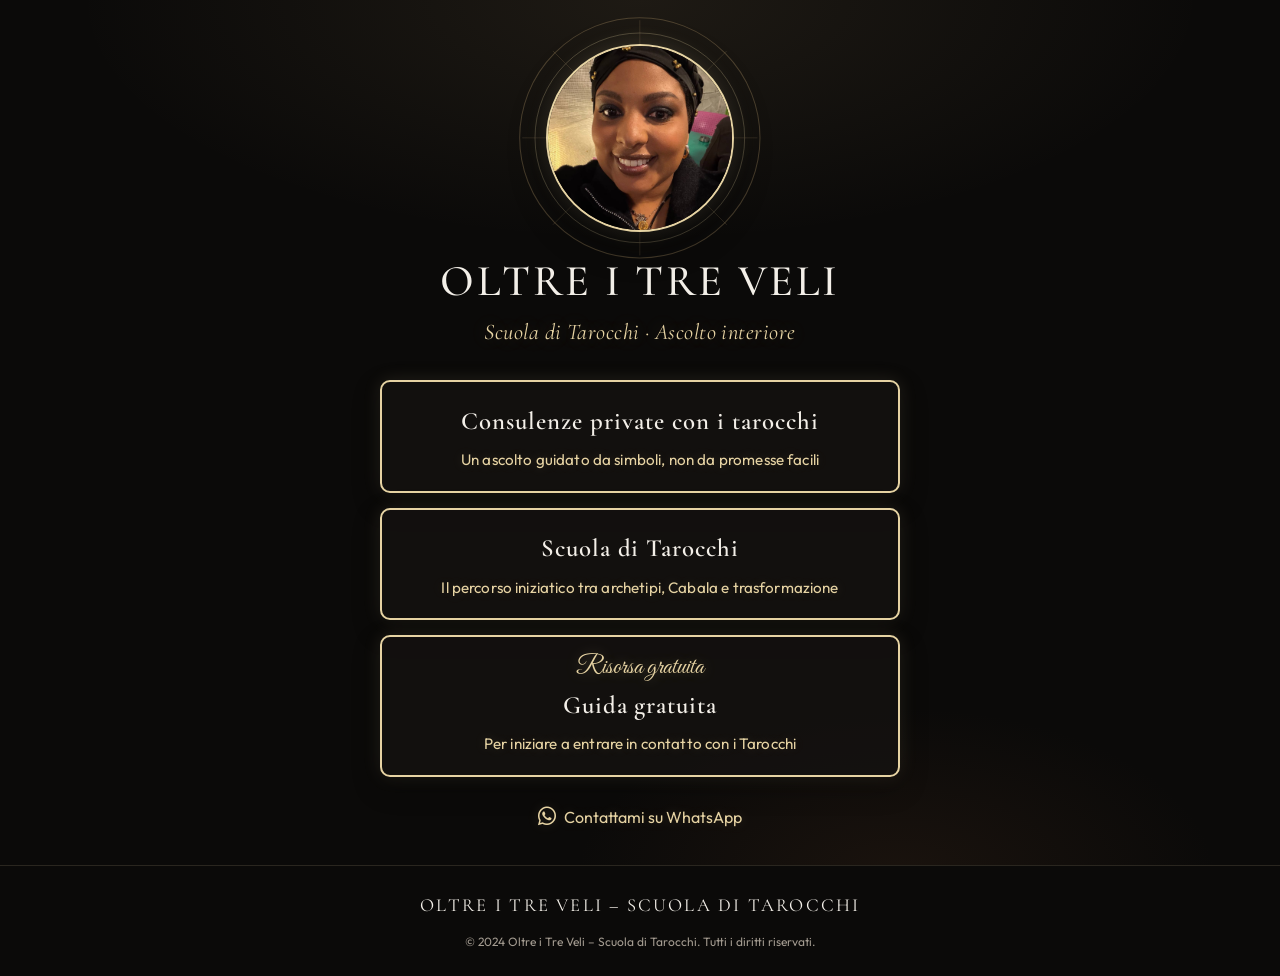
==== commit 01ba920f: "feedback and restructure" ====
--- a/index.html
+++ b/index.html
@@ -34,27 +34,27 @@
           </svg>
         </div>
         <img
-          src="photoTurbante.jpg"
+          src="images/photoTurbante.jpg"
           alt="Luna — Oltre i Tre Veli"
-          width="296"
-          height="296">
+          width="376"
+          height="376">
       </div>
 
       <h1 class="hub-brand">Oltre i Tre Veli</h1>
       <p class="hub-tagline">Scuola di Tarocchi · Ascolto interiore</p>
 
       <nav class="hub-links" aria-label="Percorsi">
-        <a class="hub-link" href="consulenza.html">
+        <a class="hub-link" href="pages/consulenza.html">
           <span class="hub-link-title">Consulenze private con i tarocchi</span>
           <span class="hub-link-sub">Un ascolto guidato da simboli, non da promesse facili</span>
         </a>
 
-        <a class="hub-link" href="scuola.html">
+        <a class="hub-link" href="pages/scuola.html">
           <span class="hub-link-title">Scuola di Tarocchi</span>
           <span class="hub-link-sub">Il percorso iniziatico tra archetipi, Cabala e trasformazione</span>
         </a>
 
-        <a class="hub-link" href="guida.html">
+        <a class="hub-link" href="pages/guida.html">
           <span class="hub-link-kicker">Risorsa gratuita</span>
           <span class="hub-link-title">Guida gratuita</span>
           <span class="hub-link-sub">Per iniziare a entrare in contatto con i Tarocchi</span>
--- a/styles.css
+++ b/styles.css
@@ -1,6 +1,6 @@
 /* =========================================================
    Oltre i Tre Veli — shared design system
-   Palette / typography aligned to exampleDesign.jpg
+   Palette / typography aligned to images/exampleDesign.jpg
    ========================================================= */
 :root {
   --bg-night: #0B0A09;
@@ -262,17 +262,17 @@
 
 .hub-avatar {
   position: relative;
-  width: 148px;
-  height: 148px;
-  margin: 0 auto 1.35rem;
+  width: 188px;
+  height: 188px;
+  margin: 0 auto 1.5rem;
 }
 
 .hub-avatar-halo {
   position: absolute;
   inset: -18%;
   pointer-events: none;
-  opacity: 0.7;
-  filter: drop-shadow(0 0 20px rgba(196, 165, 116, 0.35));
+  opacity: 0.75;
+  filter: drop-shadow(0 0 22px rgba(230, 211, 163, 0.4));
 }
 
 .hub-avatar-halo svg {
@@ -287,48 +287,50 @@
   width: 100%;
   height: 100%;
   object-fit: cover;
+  object-position: center 18%;
   border-radius: 50%;
-  border: 1px solid var(--gold-border);
-  box-shadow: 0 12px 36px rgba(0, 0, 0, 0.45);
+  border: 2px solid var(--gold-light);
+  box-shadow: 0 12px 36px rgba(0, 0, 0, 0.45), 0 0 20px rgba(230, 211, 163, 0.2);
 }
 
 .hub-brand {
   font-family: var(--font-serif);
-  font-size: clamp(1.85rem, 6vw, 2.35rem);
+  font-size: clamp(2.15rem, 7vw, 2.75rem);
   font-weight: 500;
   letter-spacing: 0.06em;
   text-transform: uppercase;
   color: var(--text-on-dark);
-  margin: 0 0 0.4rem;
+  margin: 0 0 0.45rem;
 }
 
 .hub-tagline {
-  margin: 0 0 1.75rem;
+  margin: 0 0 1.85rem;
   font-family: var(--font-serif);
   font-style: italic;
-  font-size: 1.05rem;
+  font-size: clamp(1.2rem, 3.5vw, 1.4rem);
   color: var(--gold-light);
   letter-spacing: 0.02em;
+  text-shadow: 0 0 18px rgba(230, 211, 163, 0.28);
 }
 
 .hub-links {
   display: flex;
   flex-direction: column;
-  gap: 0.85rem;
-  margin: 0 0 1.5rem;
+  gap: 0.95rem;
+  margin: 0 0 1.6rem;
 }
 
 .hub-link {
   display: block;
   width: 100%;
-  padding: 1.05rem 1.15rem;
+  padding: 1.15rem 1.25rem;
   text-align: center;
   text-decoration: none;
   color: var(--text-on-dark);
   background: rgba(22, 19, 17, 0.72);
-  border: 1px solid var(--gold-border);
+  border: 2px solid var(--gold-light);
   border-radius: 10px;
-  box-shadow: 0 10px 28px rgba(0, 0, 0, 0.28);
+  box-shadow: 0 10px 28px rgba(0, 0, 0, 0.28), 0 0 18px rgba(230, 211, 163, 0.12);
   transition: border-color 0.2s ease, box-shadow 0.2s ease, background 0.2s ease;
 }
 
@@ -336,9 +338,9 @@
 .hub-link:focus-visible {
   text-decoration: none;
   color: var(--text-on-dark);
-  border-color: var(--gold);
+  border-color: #f0e2b8;
   background: rgba(22, 19, 17, 0.92);
-  box-shadow: 0 12px 32px rgba(0, 0, 0, 0.38), 0 0 24px rgba(196, 165, 116, 0.16);
+  box-shadow: 0 12px 32px rgba(0, 0, 0, 0.38), 0 0 28px rgba(230, 211, 163, 0.22);
 }
 
 .hub-link:focus-visible {
@@ -349,16 +351,17 @@
 .hub-link-kicker {
   display: block;
   font-family: var(--font-script);
-  font-size: 1.35rem;
-  color: var(--gold);
+  font-size: 1.55rem;
+  color: var(--gold-light);
   line-height: 1;
-  margin-bottom: 0.2rem;
+  margin-bottom: 0.25rem;
+  text-shadow: 0 0 14px rgba(230, 211, 163, 0.3);
 }
 
 .hub-link-title {
   display: block;
   font-family: var(--font-serif);
-  font-size: 1.2rem;
+  font-size: clamp(1.35rem, 4vw, 1.55rem);
   font-weight: 600;
   letter-spacing: 0.04em;
   color: var(--text-on-dark);
@@ -366,10 +369,12 @@
 
 .hub-link-sub {
   display: block;
-  margin-top: 0.25rem;
-  font-size: 0.8rem;
-  color: var(--muted-on-dark);
-  font-weight: 300;
+  margin-top: 0.35rem;
+  font-size: 0.95rem;
+  color: var(--gold-light);
+  font-weight: 400;
+  letter-spacing: 0.01em;
+  text-shadow: 0 0 12px rgba(230, 211, 163, 0.2);
 }
 
 .hub-wa {
@@ -377,20 +382,21 @@
   align-items: center;
   justify-content: center;
   gap: 0.45rem;
-  font-size: 0.85rem;
-  color: var(--muted-on-dark);
+  font-size: 1rem;
+  color: var(--gold-light);
   text-decoration: none;
+  text-shadow: 0 0 12px rgba(230, 211, 163, 0.2);
 }
 
 .hub-wa:hover,
 .hub-wa:focus-visible {
+  color: #f0e2b8;
+  text-decoration: none;
+}
+
+.hub-wa i {
   color: var(--gold-light);
-  text-decoration: none;
-}
-
-.hub-wa i {
-  color: var(--gold);
-  font-size: 1.05rem;
+  font-size: 1.15rem;
 }
 
 .hub .site-footer {
